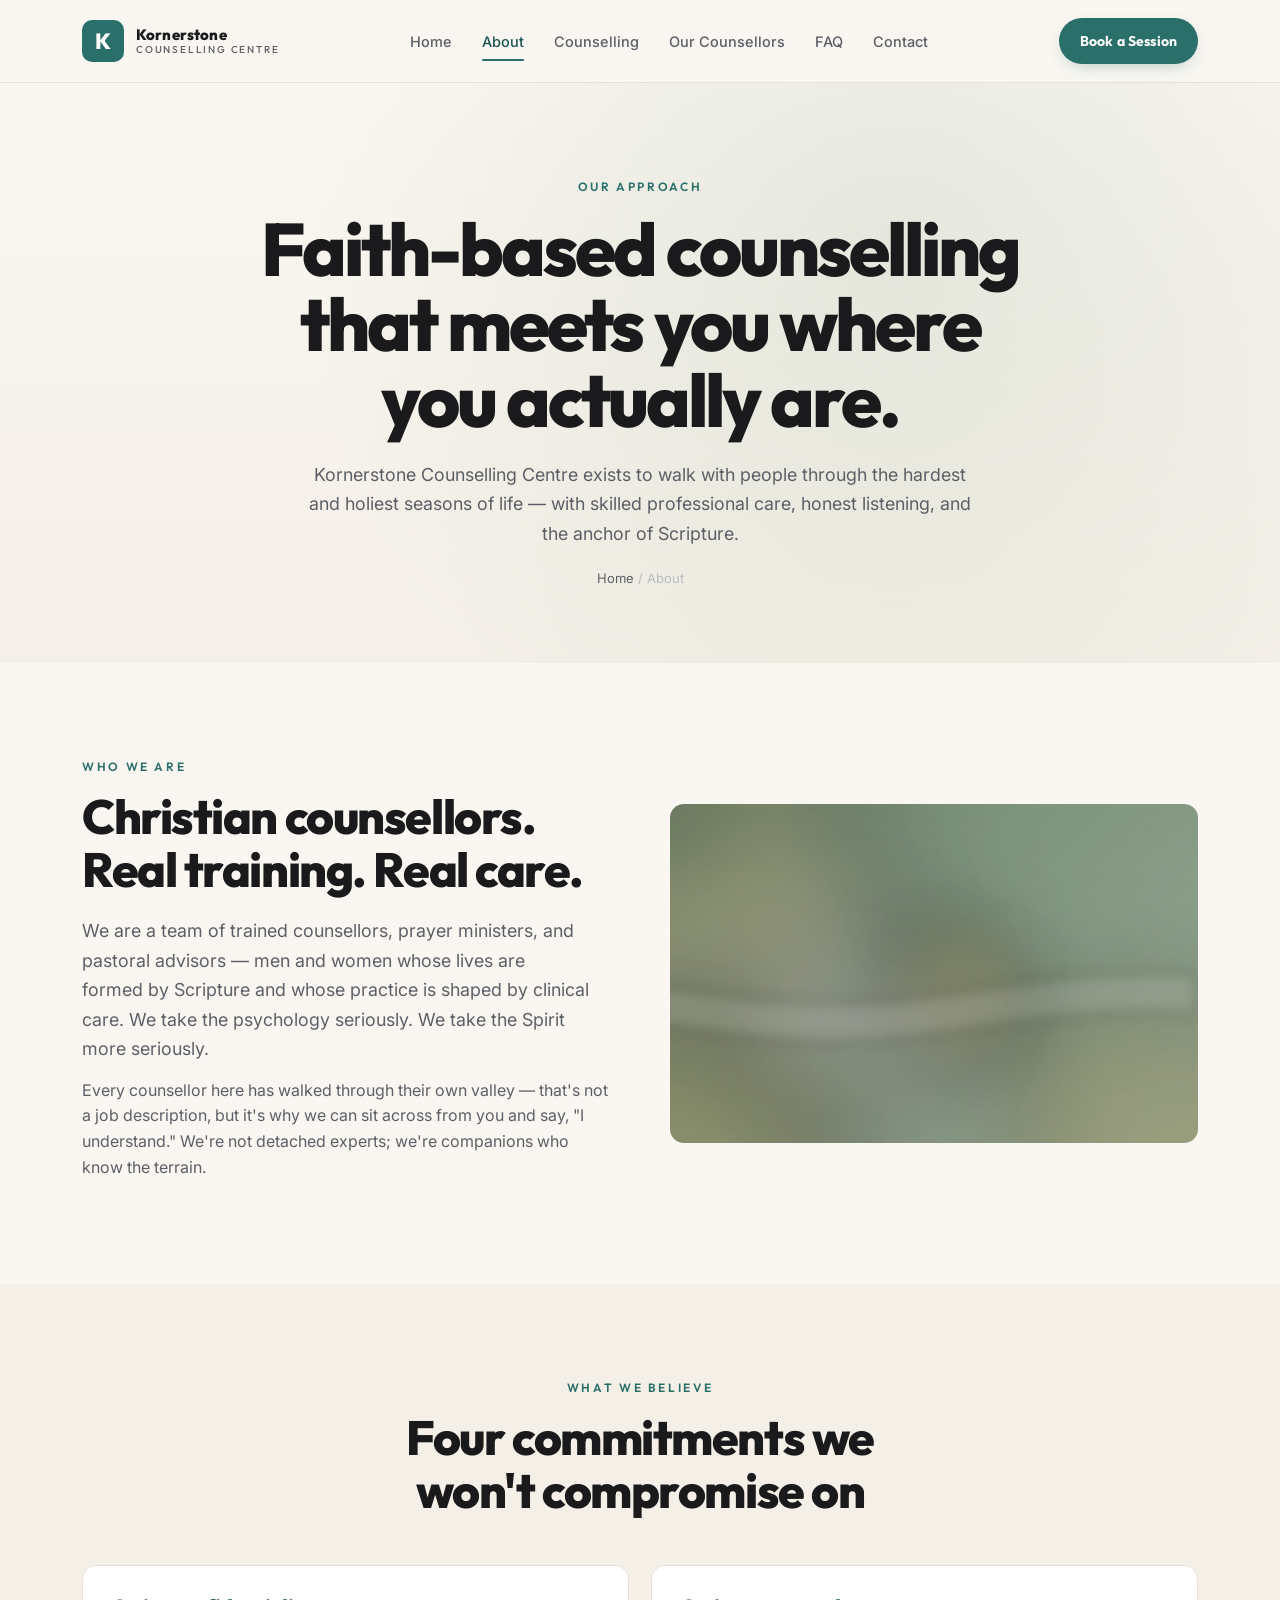
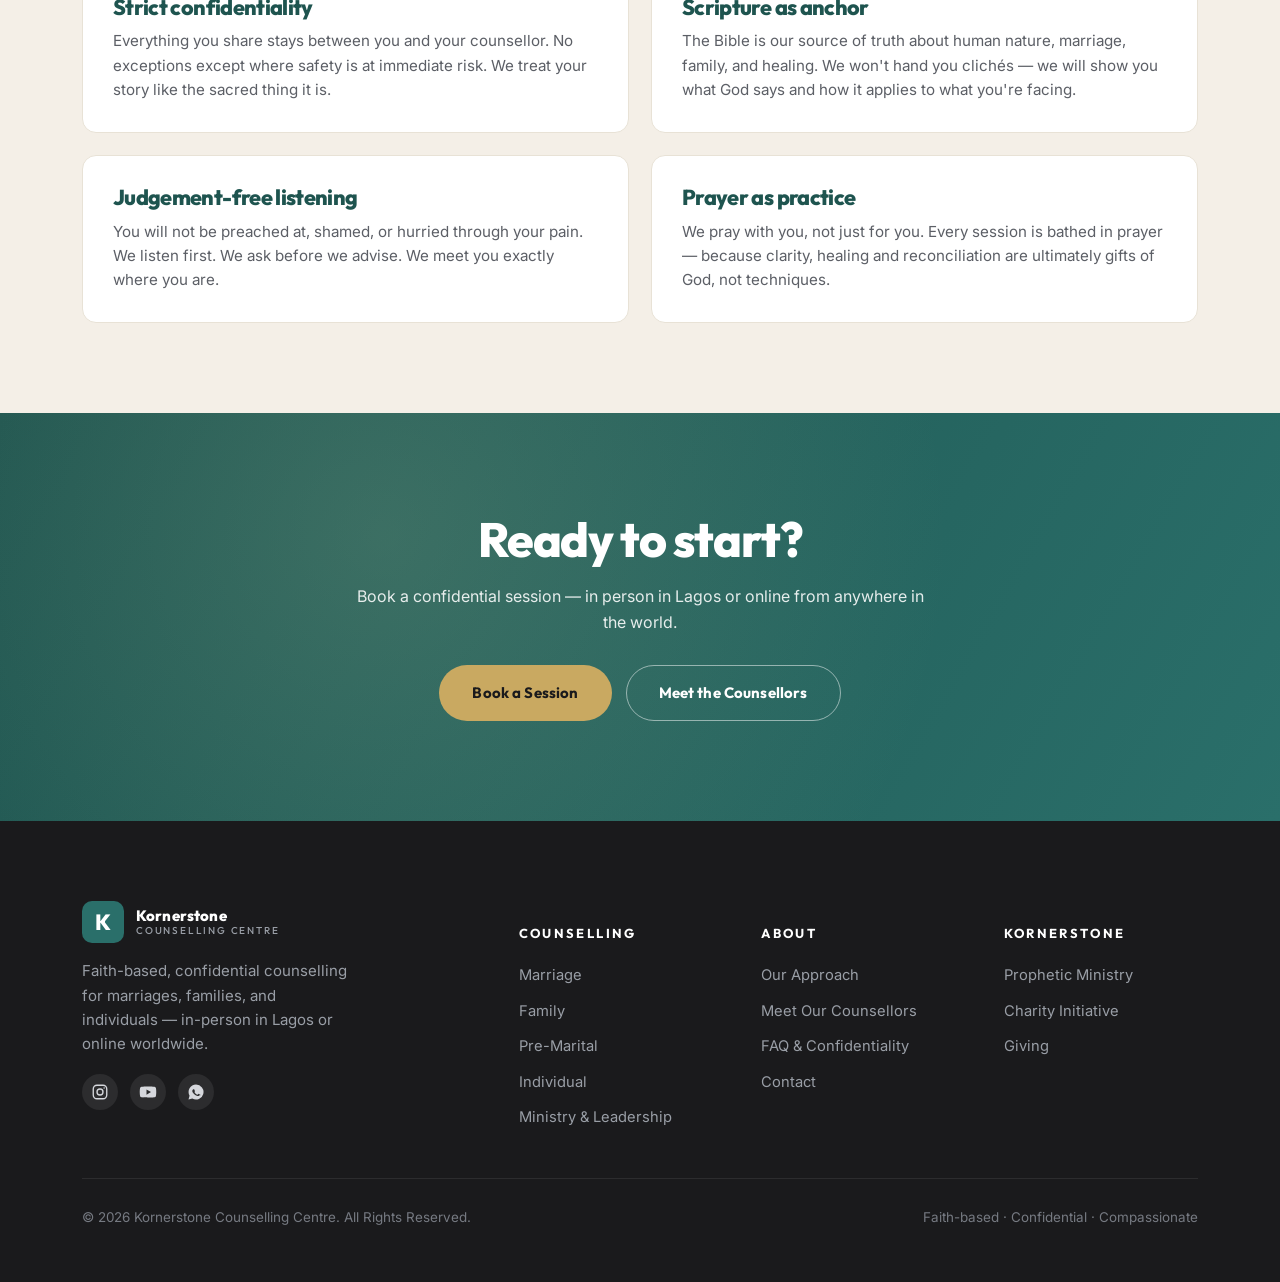
==== about.html @ cd964c2f "Launch Kornerstone Counselling Centre v1 Full site for kstonecc.org — faith-based marriage, family, " ====
<!DOCTYPE html>
<html lang="en">
<head>
<meta charset="UTF-8" />
<meta name="viewport" content="width=device-width, initial-scale=1.0" />
<title>About — Kornerstone Counselling Centre</title>
<meta name="description" content="Faith-based Christian counselling rooted in Scripture, guided by the Spirit, and grounded in real-world professional care. Meet our approach and commitments." />
<link rel="preconnect" href="https://fonts.googleapis.com" />
<link rel="preconnect" href="https://fonts.gstatic.com" crossorigin />
<link href="https://fonts.googleapis.com/css2?family=Inter:wght@400;500;600;700&family=Outfit:wght@500;600;700;800&display=swap" rel="stylesheet" />
<link rel="stylesheet" href="assets/styles.css" />
<meta name="theme-color" content="#2a6f6a" />
<link rel="icon" type="image/png" href="assets/favicon.png" />
<link rel="shortcut icon" href="favicon.ico" />
<link rel="apple-touch-icon" href="assets/favicon.png" />
<meta property="og:type" content="website" />
<meta property="og:site_name" content="Kornerstone Counselling Centre" />
<meta property="og:title" content="About — Kornerstone Counselling Centre" />
<meta property="og:description" content="Faith-based Christian counselling rooted in Scripture, guided by the Spirit, and grounded in real-world professional care. Meet our approach and commitments." />
<meta property="og:url" content="https://kstonecc.org/about.html" />
<meta property="og:image" content="https://kstonecc.org/assets/photography/og.jpg" />
<meta name="twitter:image" content="https://kstonecc.org/assets/photography/og.jpg" />
<meta name="twitter:card" content="summary_large_image" />
<meta name="twitter:title" content="About — Kornerstone Counselling Centre" />
<meta name="twitter:description" content="Faith-based Christian counselling rooted in Scripture, guided by the Spirit, and grounded in real-world professional care. Meet our approach and commitments." />
<link rel="canonical" href="https://kstonecc.org/about.html" />
<script type="application/ld+json">
{
  "@context": "https://schema.org",
  "@type": "ProfessionalService",
  "name": "Kornerstone Counselling Centre",
  "description": "Faith-based Christian counselling for marriages, families, and individuals — in-person in Lagos or online worldwide.",
  "url": "https://kstonecc.org",
  "logo": "https://kstonecc.org/assets/favicon.png",
  "image": "https://kstonecc.org/assets/photography/og.jpg",
  "priceRange": "Contact for pricing",
  "telephone": "+2348090659426",
  "email": "kstone@kstonecc.org",
  "address": {
    "@type": "PostalAddress",
    "streetAddress": "6a, Norman Williams Street",
    "addressLocality": "Ikoyi",
    "addressRegion": "Lagos",
    "addressCountry": "NG"
  },
  "areaServed": "Worldwide",
  "serviceType": ["Marriage Counselling","Family Counselling","Pre-Marital Counselling","Individual Counselling","Ministry and Leadership Counselling"],
  "sameAs": ["https://kstonepm.org"]
}
</script>
</head>
<body>
<header class="site-header">
  <div class="container nav">
    <a href="index.html" class="logo" aria-label="Kornerstone Counselling Centre">
      <span class="logo__mark">K</span>
      <span class="logo__wordmark"><strong>Kornerstone</strong><small>Counselling Centre</small></span>
    </a>
    <nav class="nav-links" aria-label="Primary">
      <a href="index.html">Home</a>
      <a href="about.html" class="active">About</a>
      <a href="counselling.html">Counselling</a>
      <a href="counsellors.html">Our Counsellors</a>
      <a href="faq.html">FAQ</a>
      <a href="contact.html">Contact</a>
    </nav>
    <div class="nav-cta">
      <a href="book.html" class="btn btn--teal btn--sm">Book a Session</a>
      <button class="nav-toggle" aria-label="Menu"><span></span><span></span><span></span></button>
    </div>
  </div>
</header>

<section class="page-hero">
  <div class="container">
    <span class="eyebrow reveal">Our approach</span>
    <h1 class="h-xl reveal" data-delay="1">Faith-based counselling that meets you where you actually are.</h1>
    <p class="lead center reveal" data-delay="2" style="margin:22px auto 0;">Kornerstone Counselling Centre exists to walk with people through the hardest and holiest seasons of life — with skilled professional care, honest listening, and the anchor of Scripture.</p>
    <p class="crumb reveal" data-delay="2"><a href="index.html">Home</a> / About</p>
  </div>
</section>

<section class="section">
  <div class="container feature">
    <div class="feature__body reveal">
      <span class="eyebrow">Who we are</span>
      <h2 class="h-lg">Christian counsellors. Real training. Real care.</h2>
      <p class="lead">We are a team of trained counsellors, prayer ministers, and pastoral advisors — men and women whose lives are formed by Scripture and whose practice is shaped by clinical care. We take the psychology seriously. We take the Spirit more seriously.</p>
      <p class="muted" style="margin-top:14px;">Every counsellor here has walked through their own valley — that's not a job description, but it's why we can sit across from you and say, "I understand." We're not detached experts; we're companions who know the terrain.</p>
    </div>
    <div class="feature__media reveal" data-delay="1"><img src="assets/photography/about.jpg" alt="Kornerstone counselling team" loading="lazy" /></div>
  </div>
</section>

<section class="section section--paper">
  <div class="container">
    <div class="center reveal" style="max-width:720px;margin:0 auto;">
      <span class="eyebrow">What we believe</span>
      <h2 class="h-lg">Four commitments we won't compromise on</h2>
    </div>
    <div class="approach-grid">
      <div class="approach-card reveal">
        <h3>Strict confidentiality</h3>
        <p>Everything you share stays between you and your counsellor. No exceptions except where safety is at immediate risk. We treat your story like the sacred thing it is.</p>
      </div>
      <div class="approach-card reveal" data-delay="1">
        <h3>Scripture as anchor</h3>
        <p>The Bible is our source of truth about human nature, marriage, family, and healing. We won't hand you clichés — we will show you what God says and how it applies to what you're facing.</p>
      </div>
      <div class="approach-card reveal">
        <h3>Judgement-free listening</h3>
        <p>You will not be preached at, shamed, or hurried through your pain. We listen first. We ask before we advise. We meet you exactly where you are.</p>
      </div>
      <div class="approach-card reveal" data-delay="1">
        <h3>Prayer as practice</h3>
        <p>We pray with you, not just for you. Every session is bathed in prayer — because clarity, healing and reconciliation are ultimately gifts of God, not techniques.</p>
      </div>
    </div>
  </div>
</section>

<section class="cta-band">
  <div class="container">
    <h2 class="h-lg">Ready to start?</h2>
    <p>Book a confidential session — in person in Lagos or online from anywhere in the world.</p>
    <div class="hero__actions">
      <a href="book.html" class="btn btn--gold">Book a Session</a>
      <a href="counsellors.html" class="btn btn--outline-light">Meet the Counsellors</a>
    </div>
  </div>
</section>
<footer class="site-footer">
  <div class="container">
    <div class="footer-grid">
      <div class="footer-brand">
        <a href="index.html" class="logo" style="color:#fff;">
          <span class="logo__mark">K</span>
          <span class="logo__wordmark" style="color:#fff;"><strong style="color:#fff;">Kornerstone</strong><small style="color:#999ea6;">Counselling Centre</small></span>
        </a>
        <p>Faith-based, confidential counselling for marriages, families, and individuals — in-person in Lagos or online worldwide.</p>
        <div class="socials">
          <a href="https://instagram.com/kstone_pm" target="_blank" rel="noopener" aria-label="Instagram"><svg width="18" height="18" viewBox="0 0 24 24" fill="none" stroke="currentColor" stroke-width="1.8"><rect x="3" y="3" width="18" height="18" rx="5"/><circle cx="12" cy="12" r="4"/><circle cx="17.5" cy="6.5" r="1" fill="currentColor" stroke="none"/></svg></a>
          <a href="https://youtube.com/kstonecc" target="_blank" rel="noopener" aria-label="YouTube"><svg width="18" height="18" viewBox="0 0 24 24" fill="currentColor"><path d="M23 12s0-3.5-.45-5.2a2.6 2.6 0 0 0-1.8-1.85C18.95 4.5 12 4.5 12 4.5s-6.95 0-8.75.45A2.6 2.6 0 0 0 1.45 6.8C1 8.5 1 12 1 12s0 3.5.45 5.2a2.6 2.6 0 0 0 1.8 1.85c1.8.45 8.75.45 8.75.45s6.95 0 8.75-.45a2.6 2.6 0 0 0 1.8-1.85C23 15.5 23 12 23 12ZM10 15.5v-7l6 3.5Z"/></svg></a>
          <a href="https://wa.me/+2348090659426" target="_blank" rel="noopener" aria-label="WhatsApp"><svg width="18" height="18" viewBox="0 0 24 24" fill="currentColor"><path d="M12 2a10 10 0 0 0-8.6 15l-1.4 5 5.1-1.3A10 10 0 1 0 12 2Zm5.3 14.1c-.2.6-1.3 1.2-1.8 1.2-.5.1-1 .3-3.4-.7s-3.9-3.4-4-3.6-1-1.3-1-2.5.6-1.8.9-2c.2-.3.5-.3.6-.3h.5c.2 0 .4 0 .6.5l.8 2c.1.2.1.4 0 .5l-.4.5c-.2.2-.3.4-.1.7s.7 1.2 1.5 1.9c1 .9 1.8 1.1 2.1 1.3.2.1.4 0 .5-.1l.7-.9c.2-.3.4-.2.6-.1l1.9.9c.2.1.4.2.4.3.1.2.1.5 0 1Z"/></svg></a>
        </div>
      </div>
      <div class="footer">
        <h5>Counselling</h5>
        <ul class="footer-links">
          <li><a href="counselling.html#marriage">Marriage</a></li>
          <li><a href="counselling.html#family">Family</a></li>
          <li><a href="counselling.html#premarital">Pre-Marital</a></li>
          <li><a href="counselling.html#individual">Individual</a></li>
          <li><a href="counselling.html#leadership">Ministry & Leadership</a></li>
        </ul>
      </div>
      <div class="footer">
        <h5>About</h5>
        <ul class="footer-links">
          <li><a href="about.html">Our Approach</a></li>
          <li><a href="counsellors.html">Meet Our Counsellors</a></li>
          <li><a href="faq.html">FAQ &amp; Confidentiality</a></li>
          <li><a href="contact.html">Contact</a></li>
        </ul>
      </div>
      <div class="footer">
        <h5>Kornerstone</h5>
        <ul class="footer-links">
          <li><a href="https://kstonepm.org" target="_blank" rel="noopener">Prophetic Ministry</a></li>
          <li><a href="https://kstonepm.org/charity.html" target="_blank" rel="noopener">Charity Initiative</a></li>
          <li><a href="https://kstonepm.org/giving.html" target="_blank" rel="noopener">Giving</a></li>
        </ul>
      </div>
    </div>
    <div class="footer-bottom">
      <p>&copy; <span id="year">2026</span> Kornerstone Counselling Centre. All Rights Reserved.</p>
      <p>Faith-based · Confidential · Compassionate</p>
    </div>
  </div>
</footer>
<script src="assets/script.js" defer></script>
</body>
</html>
---- assets/styles.css ----
/* ============================================================
   Kornerstone Counselling Centre — kstonecc.org
   Design system: soft therapeutic palette (teal + muted gold + sage),
   same brand DNA as Kornerstone Prophetic Ministry.
   ============================================================ */

:root {
  /* Therapeutic palette */
  --teal:      #2a6f6a;
  --teal-d:    #1e544f;
  --teal-2:    #5c9c97;
  --teal-50:   #edf5f4;
  --gold:      #c9a961;
  --gold-d:    #a58444;
  --gold-50:   #f9f2e0;
  --sage:      #8ba888;
  --sage-50:   #eef2ed;
  --cream:     #faf7f2;
  --paper:     #f4efe7;
  --ink:       #1a1a1c;
  --text:      #2a2a2e;
  --muted:     #5c5f66;
  --muted-d:   #8b8f96;
  --faint:     #b8bbc2;
  --line:      #e8e2d6;
  --line-d:    #c9c2b3;

  --sans:    'Inter', system-ui, sans-serif;
  --display: 'Outfit', 'Inter', system-ui, sans-serif;

  --ease:   cubic-bezier(0.16, 1, 0.3, 1);
  --radius: 14px;
}

*,*::before,*::after { box-sizing: border-box; }
html { scroll-behavior: smooth; overflow-y: scroll; }
body { margin: 0; font-family: var(--sans); color: var(--text); background: var(--cream); line-height: 1.6; -webkit-font-smoothing: antialiased; -moz-osx-font-smoothing: grayscale; overflow-x: clip; }
img,svg,video { display: block; max-width: 100%; height: auto; }
button { font: inherit; }
a { color: var(--teal-d); text-decoration: none; transition: color .2s; }
a:hover { color: var(--gold-d); }
hr { border: 0; height: 1px; background: var(--line); margin: 32px 0; }
::selection { background: var(--teal); color: #fff; }

.container { max-width: 1180px; margin: 0 auto; padding-inline: 32px; }
.center { text-align: center; }

.eyebrow { font-family: var(--display); font-weight: 600; font-size: 12px; letter-spacing: .22em; text-transform: uppercase; color: var(--teal); display: inline-block; margin-bottom: 14px; }

h1,h2,h3,h4 { font-family: var(--display); font-weight: 800; line-height: 1.08; letter-spacing: -0.03em; color: var(--ink); text-wrap: balance; margin: 0 0 12px; }
h1 { font-size: clamp(2.4rem, 5vw, 4rem); }
h2 { font-size: clamp(1.7rem, 3.4vw, 2.6rem); }
h3 { font-size: 1.35rem; }
h4 { font-size: 1.1rem; }

.h-xl { font-size: clamp(2.8rem, 5.8vw, 5rem); font-weight: 800; line-height: 1.02; letter-spacing: -0.04em; }
.h-lg { font-size: clamp(2rem, 3.8vw, 3rem); font-weight: 800; line-height: 1.1; letter-spacing: -0.03em; }
.h-md { font-size: clamp(1.4rem, 2.4vw, 1.9rem); font-weight: 700; }

p { margin: 0 0 14px; text-wrap: pretty; }
.lead { font-size: clamp(1.06rem, 1.4vw, 1.2rem); color: var(--muted); line-height: 1.65; max-width: 62ch; }
.lead.center { margin-inline: auto; }
.muted { color: var(--muted); }

/* Buttons */
.btn { display: inline-flex; align-items: center; justify-content: center; gap: 10px; font-family: var(--display); font-weight: 700; font-size: 15px; letter-spacing: .01em; padding: 15px 32px; border-radius: 999px; border: 1.5px solid transparent; cursor: pointer; text-decoration: none; transition: transform .3s var(--ease), background .3s, border-color .3s, color .3s, box-shadow .3s; }
.btn:hover { transform: translateY(-2px); }
.btn--teal { background: var(--teal); color: #fff; box-shadow: 0 6px 20px -8px rgba(42,111,106,.45); }
.btn--teal:hover { background: var(--teal-d); color: #fff; box-shadow: 0 12px 28px -10px rgba(42,111,106,.55); }
.btn--gold { background: var(--gold); color: var(--ink); }
.btn--gold:hover { background: var(--gold-d); color: #fff; }
.btn--outline { background: transparent; color: var(--teal-d); border-color: var(--teal); }
.btn--outline:hover { background: var(--teal); color: #fff; }
.btn--outline-light { background: transparent; color: #fff; border-color: rgba(255,255,255,.5); }
.btn--outline-light:hover { background: rgba(255,255,255,.12); color: #fff; }
.btn--sm { padding: 11px 20px; font-size: 14px; }

/* Header */
.site-header { position: sticky; top: 0; z-index: 100; padding: 18px 0; background: rgba(250,247,242,0.94); backdrop-filter: blur(14px); -webkit-backdrop-filter: blur(14px); border-bottom: 1px solid var(--line); }
.nav { display: flex; align-items: center; justify-content: space-between; gap: 24px; }
.logo { display: flex; align-items: center; gap: 12px; flex: none; text-decoration: none; }
.logo__mark { width: 42px; height: 42px; border-radius: 10px; background: var(--teal); color: #fff; display: grid; place-items: center; font-family: var(--display); font-weight: 800; font-size: 22px; }
.logo__wordmark { display: flex; flex-direction: column; line-height: 1.05; }
.logo__wordmark strong { font-family: var(--display); font-weight: 800; color: var(--ink); font-size: 15px; letter-spacing: .01em; }
.logo__wordmark small { font-family: var(--display); font-weight: 500; color: var(--muted); font-size: 10px; letter-spacing: .18em; text-transform: uppercase; margin-top: 2px; }

.nav-links { display: flex; align-items: center; gap: 30px; }
.nav-links a { font-family: var(--sans); font-size: 14.5px; font-weight: 500; color: var(--muted); position: relative; transition: color .25s; }
.nav-links a:hover, .nav-links a.active { color: var(--teal-d); }
.nav-links a.active::after { content:''; position: absolute; left: 0; right: 0; bottom: -8px; height: 2px; background: var(--teal); border-radius: 2px; }
.nav-cta { display: flex; align-items: center; gap: 14px; }
.nav-toggle { display: none; background: none; border: 0; cursor: pointer; padding: 8px; z-index: 110; }
.nav-toggle span { display: block; width: 26px; height: 2px; background: var(--ink); margin: 6px 0; transition: .3s var(--ease); }
.nav-toggle.open span:nth-child(1) { transform: translateY(8px) rotate(45deg); }
.nav-toggle.open span:nth-child(2) { opacity: 0; }
.nav-toggle.open span:nth-child(3) { transform: translateY(-8px) rotate(-45deg); }

/* Hero */
.hero { position: relative; padding: 100px 0 120px; background: radial-gradient(circle at 20% 20%, rgba(139,168,136,.20), rgba(139,168,136,0) 55%), radial-gradient(circle at 80% 80%, rgba(201,169,97,.18), rgba(201,169,97,0) 55%), linear-gradient(180deg, var(--cream) 0%, var(--paper) 100%); overflow: hidden; }
.hero__eyebrow { color: var(--teal); font-family: var(--display); font-weight: 600; font-size: 13px; letter-spacing: .22em; text-transform: uppercase; display: inline-block; margin-bottom: 20px; }
.hero__title { color: var(--ink); font-family: var(--display); font-weight: 800; font-size: clamp(2.6rem, 5.4vw, 5rem); line-height: 1.03; letter-spacing: -0.035em; margin: 0 0 22px; }
.hero__title .g { color: var(--gold-d); }
.hero__title .t { color: var(--teal-d); }
.hero__support { font-size: clamp(1.05rem, 1.4vw, 1.2rem); color: var(--muted); max-width: 55ch; line-height: 1.65; margin: 0 0 30px; }
.hero__actions { display: flex; flex-wrap: wrap; gap: 14px; }
.hero__reassurance { display: inline-flex; align-items: center; gap: 10px; margin-top: 28px; padding: 10px 18px; background: rgba(255,255,255,.7); border: 1px solid var(--line); border-radius: 999px; font-size: 13.5px; color: var(--muted); }
.hero__reassurance .dot { width: 8px; height: 8px; border-radius: 50%; background: var(--sage); }

/* Section basics */
.section { padding: 90px 0; position: relative; }
.section--paper { background: var(--paper); }
.section--sage { background: var(--sage-50); }
.section--tight { padding: 60px 0; }

/* Pathway cards */
.pathways { display: grid; grid-template-columns: repeat(3, 1fr); gap: 22px; margin-top: 48px; }
.pathway { background: #fff; border: 1px solid var(--line); border-radius: var(--radius); padding: 34px 30px 30px; display: flex; flex-direction: column; transition: transform .4s var(--ease), border-color .4s, box-shadow .4s; text-decoration: none; color: inherit; }
.pathway:hover { transform: translateY(-4px); border-color: var(--teal-2); box-shadow: 0 22px 46px -28px rgba(42,111,106,.35); }
.pathway__icon { width: 48px; height: 48px; border-radius: 12px; background: var(--teal-50); color: var(--teal); display: grid; place-items: center; margin-bottom: 22px; }
.pathway__icon svg { width: 24px; height: 24px; }
.pathway h3 { color: var(--ink); margin-bottom: 10px; }
.pathway p { color: var(--muted); font-size: .96rem; margin-bottom: 20px; flex: 1; }
.pathway__arrow { display: inline-flex; align-items: center; gap: 8px; color: var(--teal-d); font-weight: 600; font-size: 14px; }
.pathway:hover .pathway__arrow { color: var(--gold-d); gap: 12px; }

/* How it works steps */
.steps { display: grid; grid-template-columns: repeat(3, 1fr); gap: 22px; margin-top: 48px; }
.step { text-align: left; }
.step__num { width: 52px; height: 52px; border-radius: 50%; background: var(--gold-50); color: var(--gold-d); display: grid; place-items: center; font-family: var(--display); font-weight: 800; font-size: 20px; margin-bottom: 22px; }
.step h3 { margin-bottom: 10px; }
.step p { color: var(--muted); font-size: .98rem; }

/* Counsellor bios */
.counsellors { display: grid; grid-template-columns: repeat(2, 1fr); gap: 26px; margin-top: 48px; }
.counsellor { background: #fff; border: 1px solid var(--line); border-radius: var(--radius); padding: 32px; display: grid; grid-template-columns: 120px 1fr; gap: 24px; }
.counsellor__photo { width: 120px; height: 120px; border-radius: 50%; background: var(--teal-50); color: var(--teal); display: grid; place-items: center; font-family: var(--display); font-weight: 800; font-size: 3rem; overflow: hidden; }
.counsellor__photo img { width: 100%; height: 100%; object-fit: cover; }
.counsellor h3 { color: var(--ink); margin-bottom: 4px; }
.counsellor .role { font-family: var(--display); font-weight: 500; font-size: .95rem; color: var(--teal); margin-bottom: 12px; }
.counsellor p { color: var(--muted); font-size: .94rem; margin-bottom: 12px; }
.counsellor__creds { display: flex; flex-wrap: wrap; gap: 6px; }
.counsellor__creds span { font-size: 11px; font-weight: 600; letter-spacing: .06em; text-transform: uppercase; color: var(--teal-d); background: var(--teal-50); padding: 4px 10px; border-radius: 999px; }

/* FAQ */
.faq { max-width: 780px; margin: 48px auto 0; }
.faq-item { border-bottom: 1px solid var(--line); }
.faq-q { width: 100%; text-align: left; background: none; border: 0; cursor: pointer; padding: 26px 0; display: flex; justify-content: space-between; align-items: center; gap: 20px; font-family: var(--display); font-weight: 700; font-size: 1.08rem; color: var(--ink); }
.faq-q .plus { flex: none; width: 28px; height: 28px; border-radius: 50%; background: var(--teal-50); color: var(--teal); display: grid; place-items: center; font-size: 1.4rem; transition: transform .3s var(--ease); }
.faq-item.open .faq-q .plus { transform: rotate(45deg); }
.faq-a { max-height: 0; overflow: hidden; transition: max-height .35s var(--ease); }
.faq-a p { color: var(--muted); padding: 0 0 26px; margin: 0; }

/* Booking embed */
.booking-embed { background: #fff; border: 1px solid var(--line); border-radius: var(--radius); padding: 32px; margin-top: 48px; }
.booking-embed .calendly-inline-widget { min-height: 700px; }

/* CTA band */
.cta-band { position: relative; background: radial-gradient(circle at 30% 30%, rgba(139,168,136,.25), rgba(139,168,136,0) 60%), linear-gradient(120deg, var(--teal-d), var(--teal)); color: #fff; padding: 100px 0; text-align: center; overflow: hidden; }
.cta-band h2 { color: #fff; margin-bottom: 18px; }
.cta-band p { color: rgba(255,255,255,.88); max-width: 60ch; margin: 0 auto 30px; }
.cta-band .hero__actions { justify-content: center; }

/* Testimonial */
.testimonial-band { background: var(--sage-50); padding: 100px 0; }
.testimonial { max-width: 780px; margin: 0 auto; text-align: center; }
.testimonial blockquote { font-family: var(--display); font-weight: 500; font-size: clamp(1.4rem, 2.6vw, 1.9rem); color: var(--ink); line-height: 1.4; letter-spacing: -0.01em; margin: 0 0 24px; text-wrap: balance; }
.testimonial cite { font-style: normal; color: var(--muted); font-size: .94rem; font-weight: 500; letter-spacing: .06em; text-transform: uppercase; }

/* Forms */
.form-card { background: #fff; border: 1px solid var(--line); border-radius: var(--radius); padding: 36px; }
.field { margin-bottom: 18px; }
.field label { display: block; font-family: var(--display); font-weight: 600; font-size: 13px; letter-spacing: .04em; color: var(--muted); margin-bottom: 6px; }
.field input,.field textarea,.field select { width: 100%; padding: 14px 16px; border-radius: 10px; background: var(--cream); border: 1px solid var(--line-d); color: var(--text); font-family: var(--sans); font-size: 15px; transition: border-color .3s, box-shadow .3s, background .3s; }
.field input:focus,.field textarea:focus,.field select:focus { outline: none; border-color: var(--teal); background: #fff; box-shadow: 0 0 0 4px rgba(42,111,106,.12); }
.field textarea { min-height: 130px; resize: vertical; }
.field-row { display: grid; grid-template-columns: 1fr 1fr; gap: 16px; }
.form-note { font-size: 13px; color: var(--muted); margin-top: 14px; }

/* Footer */
.site-footer { background: var(--ink); color: #d5d7dc; padding: 80px 0 40px; }
.footer-grid { display: grid; grid-template-columns: 2fr 1fr 1fr 1fr; gap: 48px; margin-bottom: 48px; }
.footer-brand p { color: #999ea6; margin: 16px 0; max-width: 32ch; font-size: .94rem; }
.footer h5 { color: #fff; font-family: var(--display); font-weight: 700; font-size: 13px; letter-spacing: .18em; text-transform: uppercase; margin-bottom: 18px; }
.footer-links { list-style: none; padding: 0; margin: 0; display: flex; flex-direction: column; gap: 10px; }
.footer-links a { color: #999ea6; font-size: .92rem; }
.footer-links a:hover { color: var(--gold); }
.socials { display: flex; gap: 12px; margin-top: 18px; }
.socials a { width: 36px; height: 36px; border-radius: 50%; display: grid; place-items: center; background: rgba(255,255,255,.08); color: #d5d7dc; }
.socials a:hover { background: var(--teal); color: #fff; }
.footer-bottom { border-top: 1px solid rgba(255,255,255,.08); padding-top: 28px; display: flex; justify-content: space-between; flex-wrap: wrap; gap: 12px; font-size: .84rem; color: #767a82; }

/* Reveal */
.reveal { opacity: 0; transform: translateY(24px); transition: opacity .8s var(--ease), transform .8s var(--ease); }
.reveal.in { opacity: 1; transform: none; }
.reveal[data-delay="1"] { transition-delay: .08s; }
.reveal[data-delay="2"] { transition-delay: .16s; }
.reveal[data-delay="3"] { transition-delay: .24s; }
.reveal[data-delay="4"] { transition-delay: .32s; }

/* Page hero */
.page-hero { padding: 90px 0 60px; background: radial-gradient(circle at 70% 30%, rgba(139,168,136,.18), rgba(139,168,136,0) 60%), linear-gradient(180deg, var(--cream), var(--paper)); text-align: center; }
.page-hero h1 { max-width: 20ch; margin-inline: auto; }
.page-hero .crumb { color: var(--faint); font-size: 13px; margin-top: 20px; }
.page-hero .crumb a { color: var(--muted); }

/* Feature (image + text) */
.feature { display: grid; grid-template-columns: 1fr 1fr; gap: 60px; align-items: center; }
.feature__media { border-radius: var(--radius); overflow: hidden; background: var(--paper); }
.feature__media img { width: 100%; height: 100%; object-fit: cover; }
.feature__body h2 { margin-bottom: 20px; }
.feature.reverse .feature__media { order: 2; }

/* Approach cards */
.approach-grid { display: grid; grid-template-columns: repeat(2, 1fr); gap: 22px; margin-top: 48px; }
.approach-card { background: #fff; border: 1px solid var(--line); border-radius: var(--radius); padding: 30px; }
.approach-card h3 { color: var(--teal-d); margin-bottom: 10px; }
.approach-card p { color: var(--muted); margin: 0; font-size: .95rem; }

/* Responsive */
@media (max-width: 900px) {
  .pathways { grid-template-columns: 1fr; }
  .steps { grid-template-columns: 1fr; }
  .counsellors { grid-template-columns: 1fr; }
  .counsellor { grid-template-columns: 100px 1fr; padding: 24px; }
  .counsellor__photo { width: 100px; height: 100px; font-size: 2.4rem; }
  .approach-grid { grid-template-columns: 1fr; }
  .feature { grid-template-columns: 1fr; gap: 40px; }
  .feature.reverse .feature__media { order: 0; }
  .footer-grid { grid-template-columns: 1fr 1fr; gap: 32px; }
  .field-row { grid-template-columns: 1fr; }
  .hero { padding: 60px 0 80px; }
  .section { padding: 60px 0; }
  .cta-band, .testimonial-band { padding: 70px 0; }
  .nav-toggle { display: block; }
  .nav-links { position: fixed; inset: 0 0 0 auto; width: min(86vw, 380px); flex-direction: column; align-items: stretch; gap: 2px; background: #fff; box-shadow: -18px 0 60px rgba(0,0,0,.15); transform: translateX(100%); transition: transform .45s var(--ease); padding: 100px 34px 44px; overflow-y: auto; }
  .nav-links.open { transform: none; }
  .nav-links a { font-size: 20px; font-weight: 600; padding: 14px 0; }
  .nav-cta .btn { display: none; }
}
@media (max-width: 560px) {
  .footer-grid { grid-template-columns: 1fr; }
  .hero__actions .btn { width: 100%; }
  .container { padding-inline: 22px; }
}
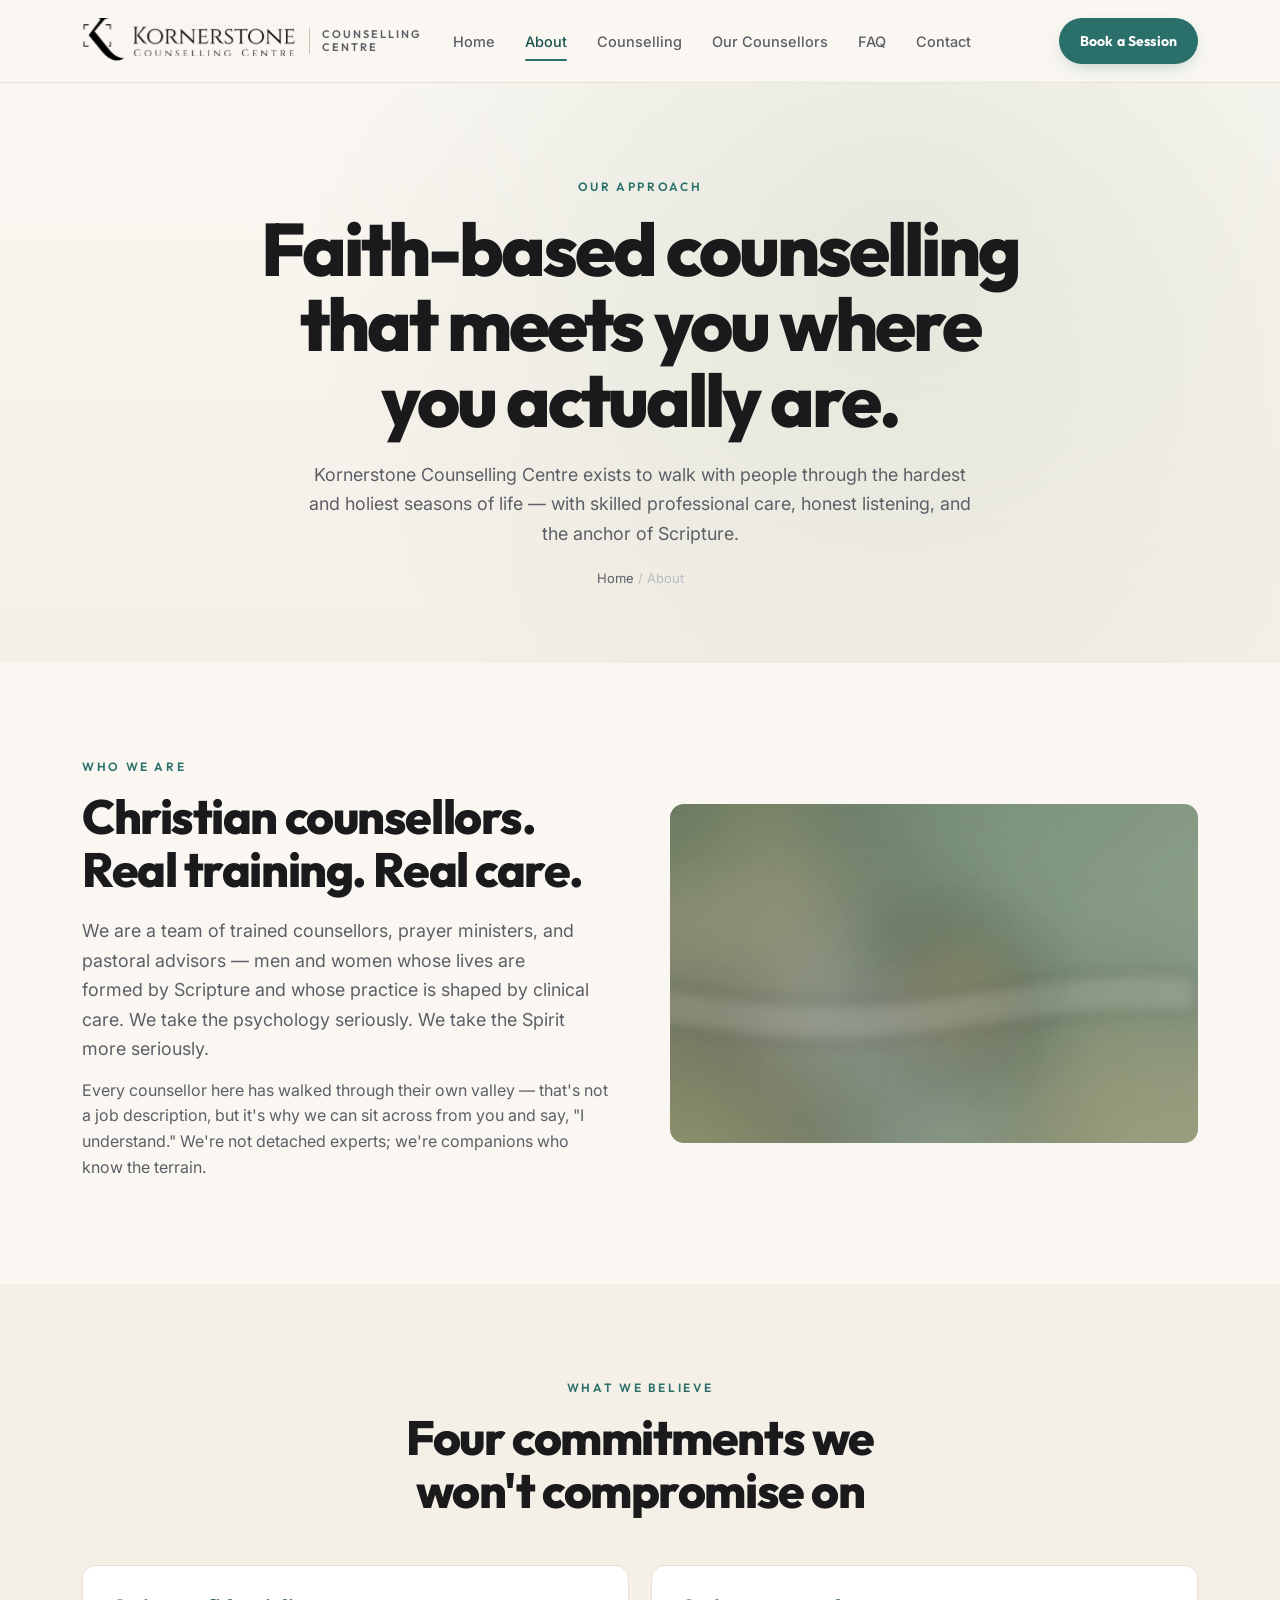
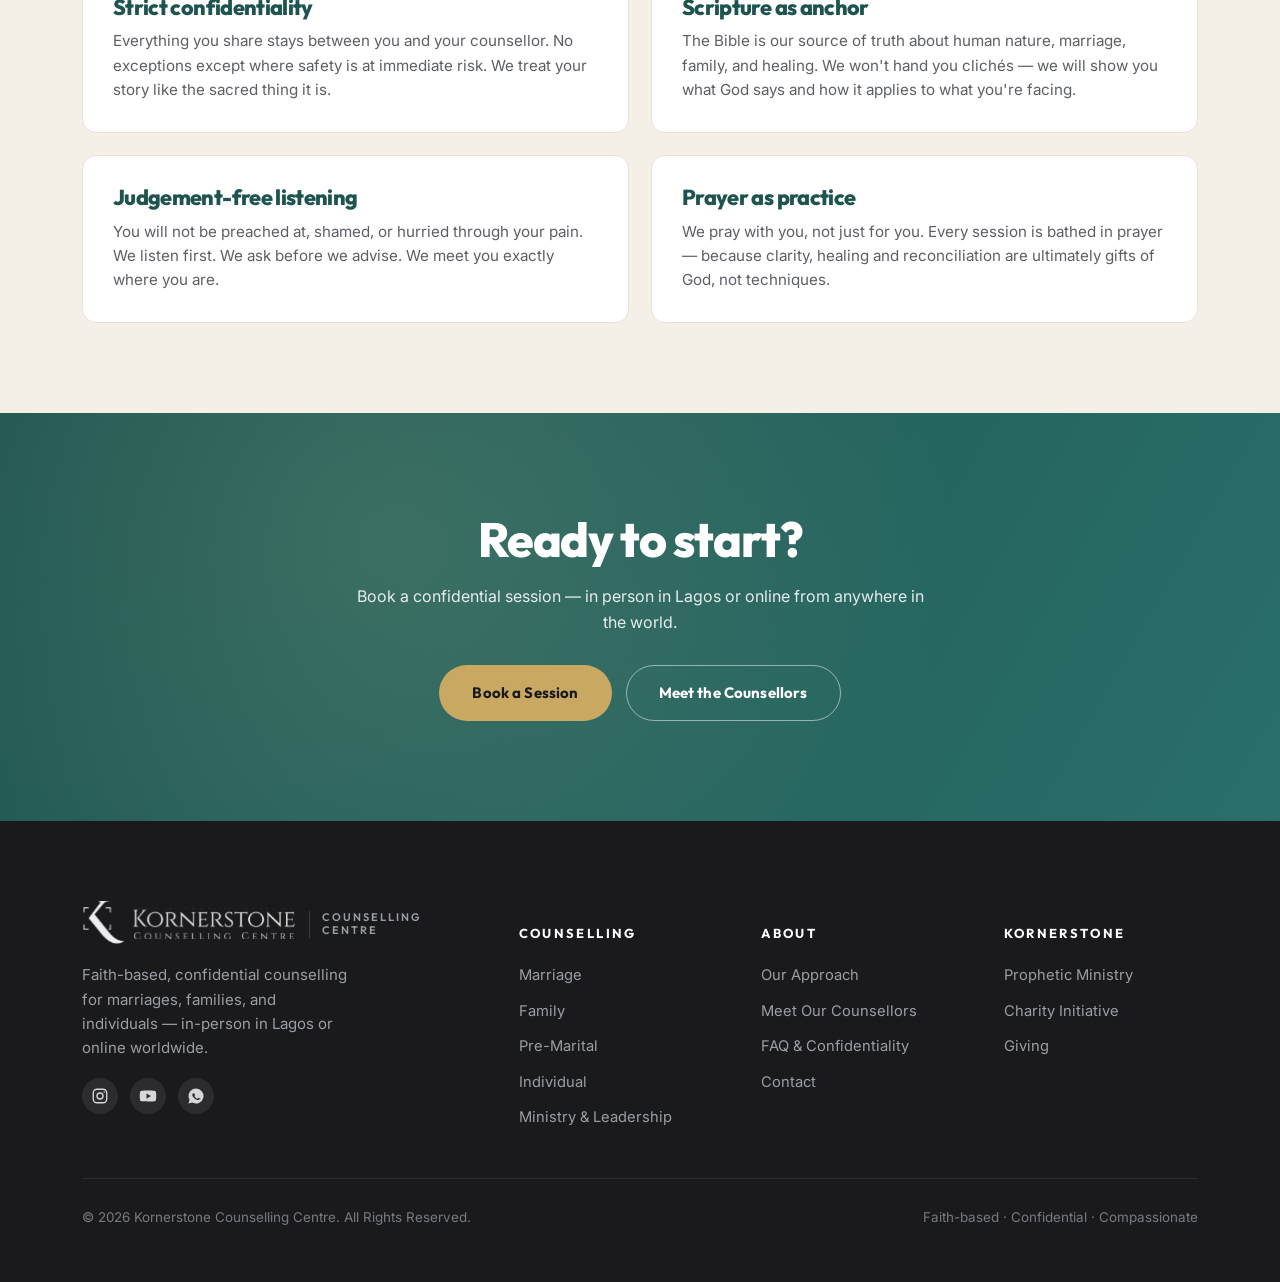
==== commit 07e9bb21: "Logo: swap placeholder K monogram + typed wordmark for real SVG lockup - Header uses assets/logo.svg" ====
--- a/about.html
+++ b/about.html
@@ -53,8 +53,8 @@
 <header class="site-header">
   <div class="container nav">
     <a href="index.html" class="logo" aria-label="Kornerstone Counselling Centre">
-      <span class="logo__mark">K</span>
-      <span class="logo__wordmark"><strong>Kornerstone</strong><small>Counselling Centre</small></span>
+      <img src="assets/logo.svg" alt="Kornerstone" class="logo__lockup" width="270" height="58" />
+      <span class="logo__sub">Counselling Centre</span>
     </a>
     <nav class="nav-links" aria-label="Primary">
       <a href="index.html">Home</a>
@@ -133,9 +133,9 @@
   <div class="container">
     <div class="footer-grid">
       <div class="footer-brand">
-        <a href="index.html" class="logo" style="color:#fff;">
-          <span class="logo__mark">K</span>
-          <span class="logo__wordmark" style="color:#fff;"><strong style="color:#fff;">Kornerstone</strong><small style="color:#999ea6;">Counselling Centre</small></span>
+        <a href="index.html" class="logo logo--footer" style="color:#fff;">
+          <img src="assets/logo.svg" alt="Kornerstone" class="logo__lockup logo__lockup--invert" width="240" height="52" />
+          <span class="logo__sub" style="color:#999ea6;">Counselling Centre</span>
         </a>
         <p>Faith-based, confidential counselling for marriages, families, and individuals — in-person in Lagos or online worldwide.</p>
         <div class="socials">
--- a/assets/styles.css
+++ b/assets/styles.css
@@ -78,11 +78,16 @@
 /* Header */
 .site-header { position: sticky; top: 0; z-index: 100; padding: 18px 0; background: rgba(250,247,242,0.94); backdrop-filter: blur(14px); -webkit-backdrop-filter: blur(14px); border-bottom: 1px solid var(--line); }
 .nav { display: flex; align-items: center; justify-content: space-between; gap: 24px; }
-.logo { display: flex; align-items: center; gap: 12px; flex: none; text-decoration: none; }
-.logo__mark { width: 42px; height: 42px; border-radius: 10px; background: var(--teal); color: #fff; display: grid; place-items: center; font-family: var(--display); font-weight: 800; font-size: 22px; }
-.logo__wordmark { display: flex; flex-direction: column; line-height: 1.05; }
-.logo__wordmark strong { font-family: var(--display); font-weight: 800; color: var(--ink); font-size: 15px; letter-spacing: .01em; }
-.logo__wordmark small { font-family: var(--display); font-weight: 500; color: var(--muted); font-size: 10px; letter-spacing: .18em; text-transform: uppercase; margin-top: 2px; }
+.logo { display: flex; align-items: center; gap: 10px; flex: none; text-decoration: none; }
+.logo__lockup { height: 46px; width: auto; display: block; }
+.logo__sub { font-family: var(--display); font-weight: 600; color: var(--muted); font-size: 11px; letter-spacing: .18em; text-transform: uppercase; border-left: 1px solid var(--line-d); padding-left: 12px; margin-left: 4px; align-self: center; line-height: 1.2; max-width: 8ch; }
+.logo--footer .logo__sub { color: #999ea6; border-left-color: rgba(255,255,255,.15); }
+/* Footer logo needs the light background version — invert the colored raster inside the SVG */
+.logo__lockup--invert { filter: brightness(0) invert(1); opacity: .92; }
+@media (max-width: 600px) {
+  .logo__lockup { height: 40px; }
+  .logo__sub { display: none; }
+}
 
 .nav-links { display: flex; align-items: center; gap: 30px; }
 .nav-links a { font-family: var(--sans); font-size: 14.5px; font-weight: 500; color: var(--muted); position: relative; transition: color .25s; }
@@ -189,13 +194,16 @@
 .socials a:hover { background: var(--teal); color: #fff; }
 .footer-bottom { border-top: 1px solid rgba(255,255,255,.08); padding-top: 28px; display: flex; justify-content: space-between; flex-wrap: wrap; gap: 12px; font-size: .84rem; color: #767a82; }
 
-/* Reveal */
-.reveal { opacity: 0; transform: translateY(24px); transition: opacity .8s var(--ease), transform .8s var(--ease); }
-.reveal.in { opacity: 1; transform: none; }
-.reveal[data-delay="1"] { transition-delay: .08s; }
-.reveal[data-delay="2"] { transition-delay: .16s; }
-.reveal[data-delay="3"] { transition-delay: .24s; }
-.reveal[data-delay="4"] { transition-delay: .32s; }
+/* Reveal — only hidden when JS is ready; fully visible fallback if JS never runs */
+.js-ready .reveal { opacity: 0; transform: translateY(24px); transition: opacity .8s var(--ease), transform .8s var(--ease); }
+.js-ready .reveal.in { opacity: 1; transform: none; }
+.js-ready .reveal[data-delay="1"] { transition-delay: .08s; }
+.js-ready .reveal[data-delay="2"] { transition-delay: .16s; }
+.js-ready .reveal[data-delay="3"] { transition-delay: .24s; }
+.js-ready .reveal[data-delay="4"] { transition-delay: .32s; }
+@media (prefers-reduced-motion: reduce) {
+  .js-ready .reveal { opacity: 1 !important; transform: none !important; transition: none !important; }
+}
 
 /* Page hero */
 .page-hero { padding: 90px 0 60px; background: radial-gradient(circle at 70% 30%, rgba(139,168,136,.18), rgba(139,168,136,0) 60%), linear-gradient(180deg, var(--cream), var(--paper)); text-align: center; }
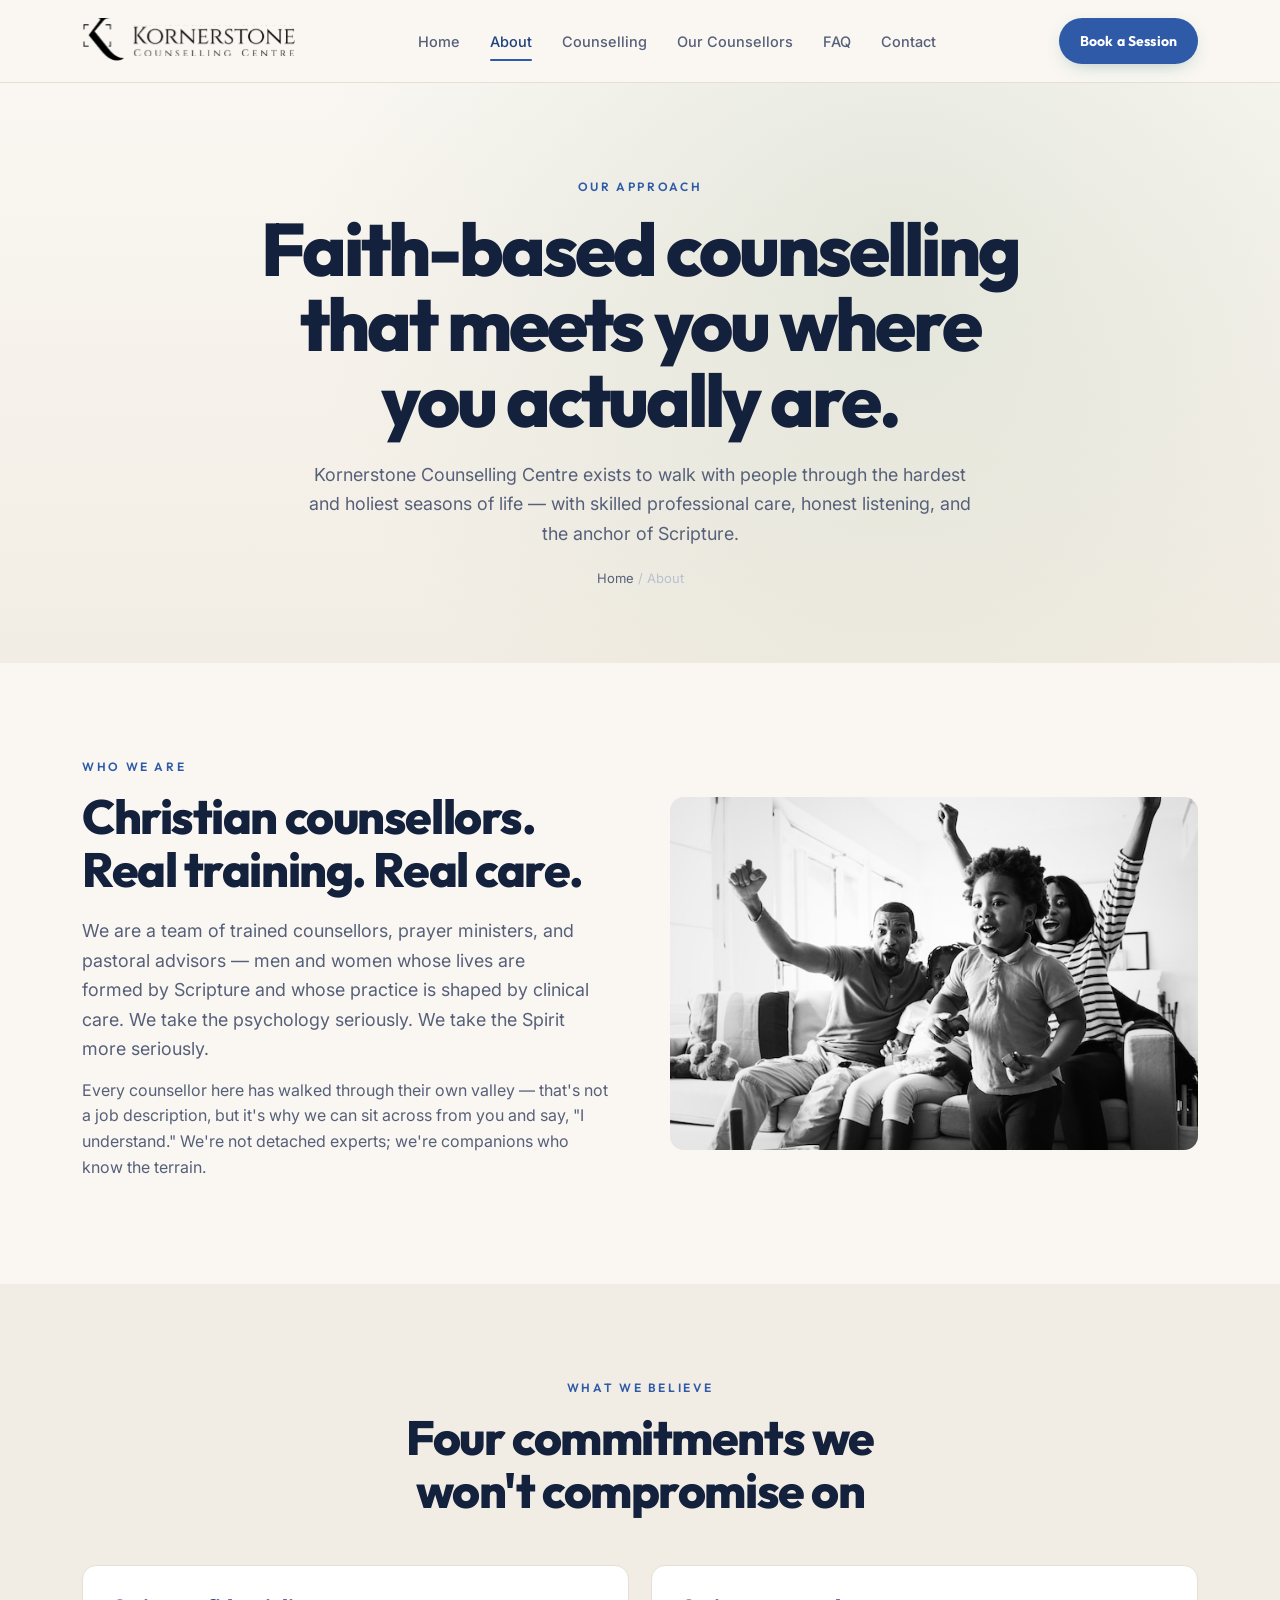
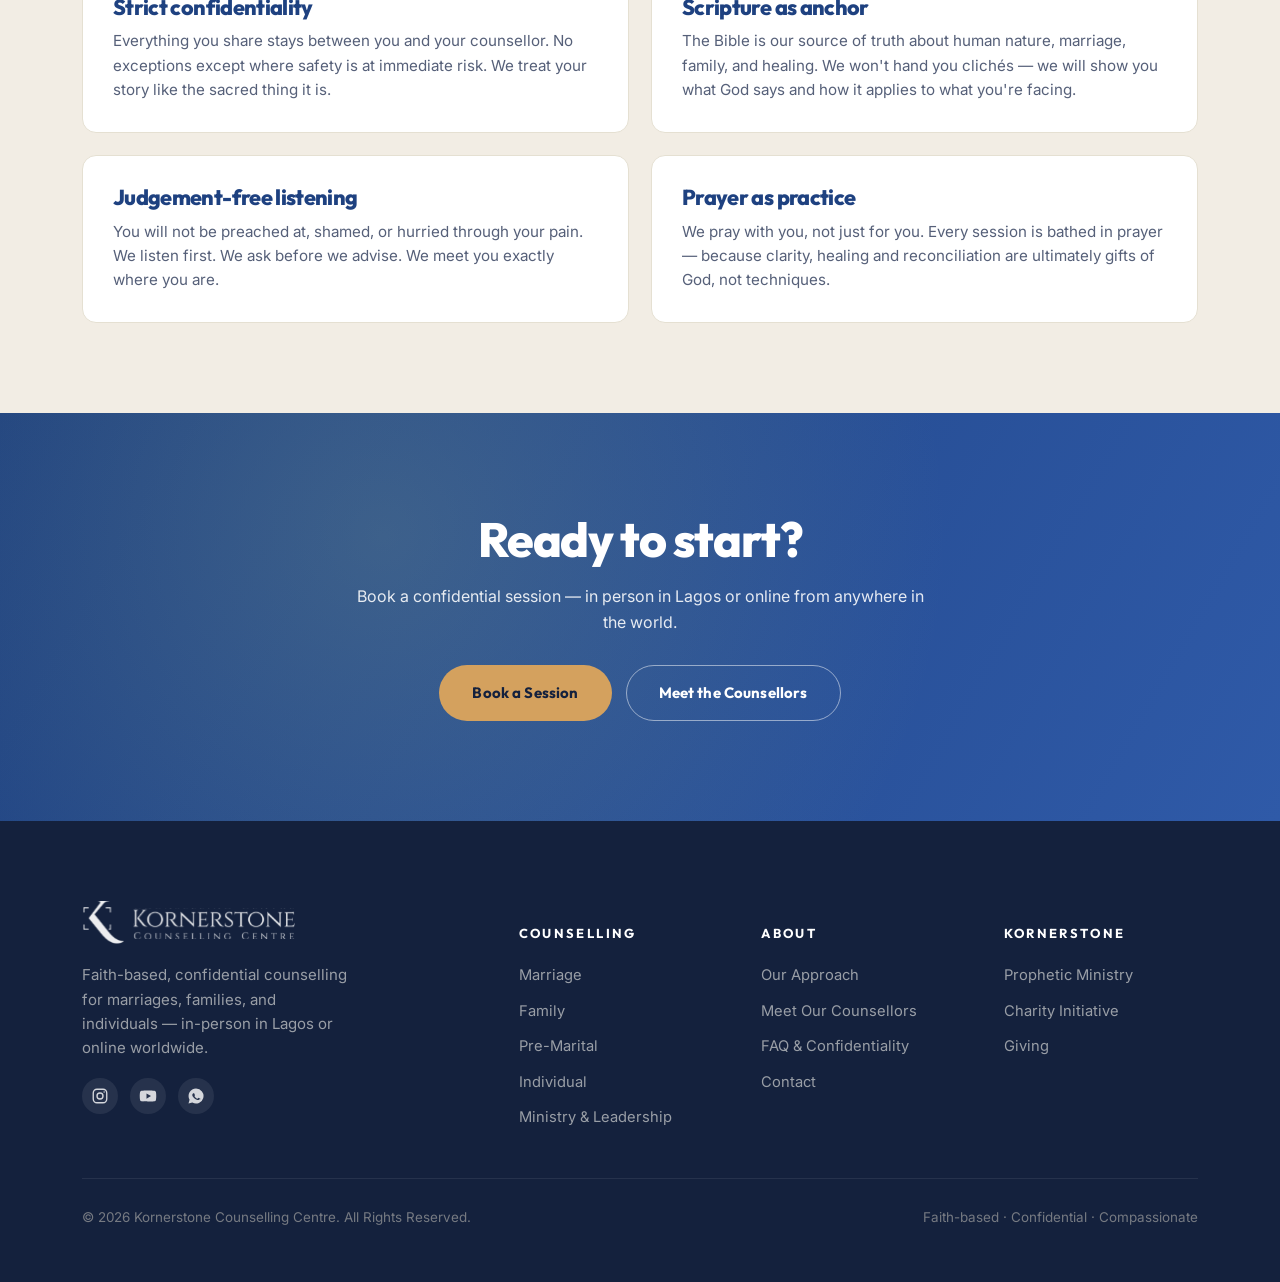
==== commit c2f313ce: "Palette + photography overhaul Palette: switch from teal-based to blue-based sister-brand of the Kor" ====
--- a/about.html
+++ b/about.html
@@ -54,7 +54,6 @@
   <div class="container nav">
     <a href="index.html" class="logo" aria-label="Kornerstone Counselling Centre">
       <img src="assets/logo.svg" alt="Kornerstone" class="logo__lockup" width="270" height="58" />
-      <span class="logo__sub">Counselling Centre</span>
     </a>
     <nav class="nav-links" aria-label="Primary">
       <a href="index.html">Home</a>
@@ -135,7 +134,6 @@
       <div class="footer-brand">
         <a href="index.html" class="logo logo--footer" style="color:#fff;">
           <img src="assets/logo.svg" alt="Kornerstone" class="logo__lockup logo__lockup--invert" width="240" height="52" />
-          <span class="logo__sub" style="color:#999ea6;">Counselling Centre</span>
         </a>
         <p>Faith-based, confidential counselling for marriages, families, and individuals — in-person in Lagos or online worldwide.</p>
         <div class="socials">
--- a/assets/styles.css
+++ b/assets/styles.css
@@ -5,24 +5,26 @@
    ============================================================ */
 
 :root {
-  /* Therapeutic palette */
-  --teal:      #2a6f6a;
-  --teal-d:    #1e544f;
-  --teal-2:    #5c9c97;
-  --teal-50:   #edf5f4;
-  --gold:      #c9a961;
-  --gold-d:    #a58444;
-  --gold-50:   #f9f2e0;
-  --sage:      #8ba888;
-  --sage-50:   #eef2ed;
-  --cream:     #faf7f2;
-  --paper:     #f4efe7;
-  --ink:       #1a1a1c;
-  --text:      #2a2a2e;
-  --muted:     #5c5f66;
-  --muted-d:   #8b8f96;
-  --faint:     #b8bbc2;
-  --line:      #e8e2d6;
+  /* Palette — sister to Kornerstone Prophetic Ministry (blue #235FDF), warmer for counselling.
+     Deep navy replaces the ministry's near-black; a softer trust-blue replaces the sharp electric blue;
+     a warm amber accent adds emotional warmth. Cream/paper backgrounds keep it inviting. */
+  --teal:      #2f5aa8;   /* trust blue — primary accent (var name kept for continuity) */
+  --teal-d:    #1e4180;   /* deep navy blue — headings/hover */
+  --teal-2:    #6b8fc9;   /* sky (matches ministry sky) */
+  --teal-50:   #eaf1fb;   /* light blue wash */
+  --gold:      #d4a15e;   /* warm amber accent */
+  --gold-d:    #a67b3f;
+  --gold-50:   #f8ecd6;
+  --sage:      #7ea3c6;   /* sky-echo — kept for legacy references */
+  --sage-50:   #eaf1fb;
+  --cream:     #faf7f2;   /* warm cream */
+  --paper:     #f2ede4;   /* warm paper */
+  --ink:       #14213d;   /* deep navy — softer than the ministry's near-black */
+  --text:      #2a334a;
+  --muted:     #566079;
+  --muted-d:   #8590a8;
+  --faint:     #b8c0d0;
+  --line:      #e5e0d2;
   --line-d:    #c9c2b3;
 
   --sans:    'Inter', system-ui, sans-serif;
@@ -80,13 +82,10 @@
 .nav { display: flex; align-items: center; justify-content: space-between; gap: 24px; }
 .logo { display: flex; align-items: center; gap: 10px; flex: none; text-decoration: none; }
 .logo__lockup { height: 46px; width: auto; display: block; }
-.logo__sub { font-family: var(--display); font-weight: 600; color: var(--muted); font-size: 11px; letter-spacing: .18em; text-transform: uppercase; border-left: 1px solid var(--line-d); padding-left: 12px; margin-left: 4px; align-self: center; line-height: 1.2; max-width: 8ch; }
-.logo--footer .logo__sub { color: #999ea6; border-left-color: rgba(255,255,255,.15); }
 /* Footer logo needs the light background version — invert the colored raster inside the SVG */
 .logo__lockup--invert { filter: brightness(0) invert(1); opacity: .92; }
 @media (max-width: 600px) {
   .logo__lockup { height: 40px; }
-  .logo__sub { display: none; }
 }
 
 .nav-links { display: flex; align-items: center; gap: 30px; }
@@ -110,6 +109,18 @@
 .hero__actions { display: flex; flex-wrap: wrap; gap: 14px; }
 .hero__reassurance { display: inline-flex; align-items: center; gap: 10px; margin-top: 28px; padding: 10px 18px; background: rgba(255,255,255,.7); border: 1px solid var(--line); border-radius: 999px; font-size: 13.5px; color: var(--muted); }
 .hero__reassurance .dot { width: 8px; height: 8px; border-radius: 50%; background: var(--sage); }
+
+
+/* Hero split — copy on left, portrait image on right */
+.hero--split { padding: 90px 0 100px; }
+.hero--split .hero__grid { display: grid; grid-template-columns: minmax(0, 1.05fr) minmax(0, 1fr); gap: 60px; align-items: center; }
+.hero--split .hero__media { border-radius: 22px; overflow: hidden; box-shadow: 0 30px 60px -30px rgba(20, 33, 61, .35); position: relative; aspect-ratio: 4/5; }
+.hero--split .hero__media::after { content: ''; position: absolute; inset: 0; background: linear-gradient(180deg, transparent 55%, rgba(20,33,61,.18) 100%); }
+.hero--split .hero__media img { width: 100%; height: 100%; object-fit: cover; }
+@media (max-width: 900px) {
+  .hero--split .hero__grid { grid-template-columns: 1fr; gap: 40px; }
+  .hero--split .hero__media { aspect-ratio: 16/11; }
+}
 
 /* Section basics */
 .section { padding: 90px 0; position: relative; }
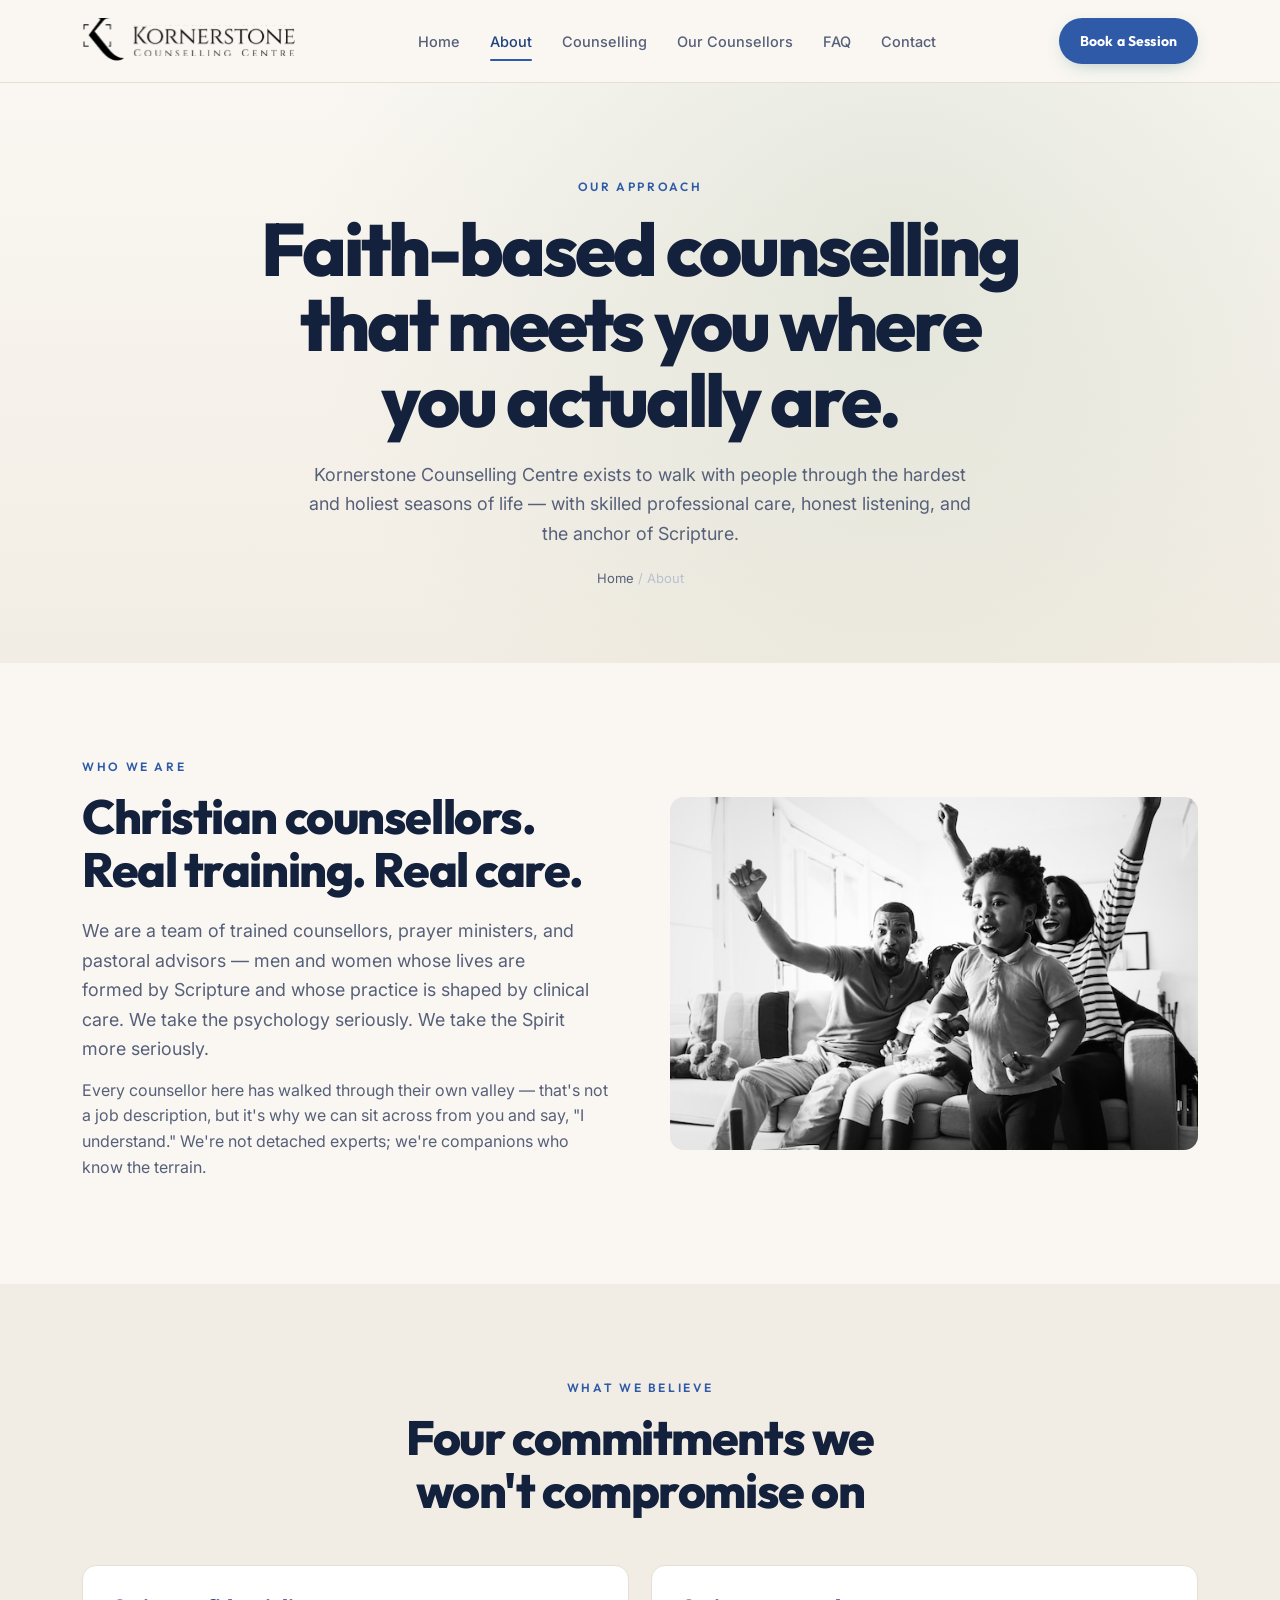
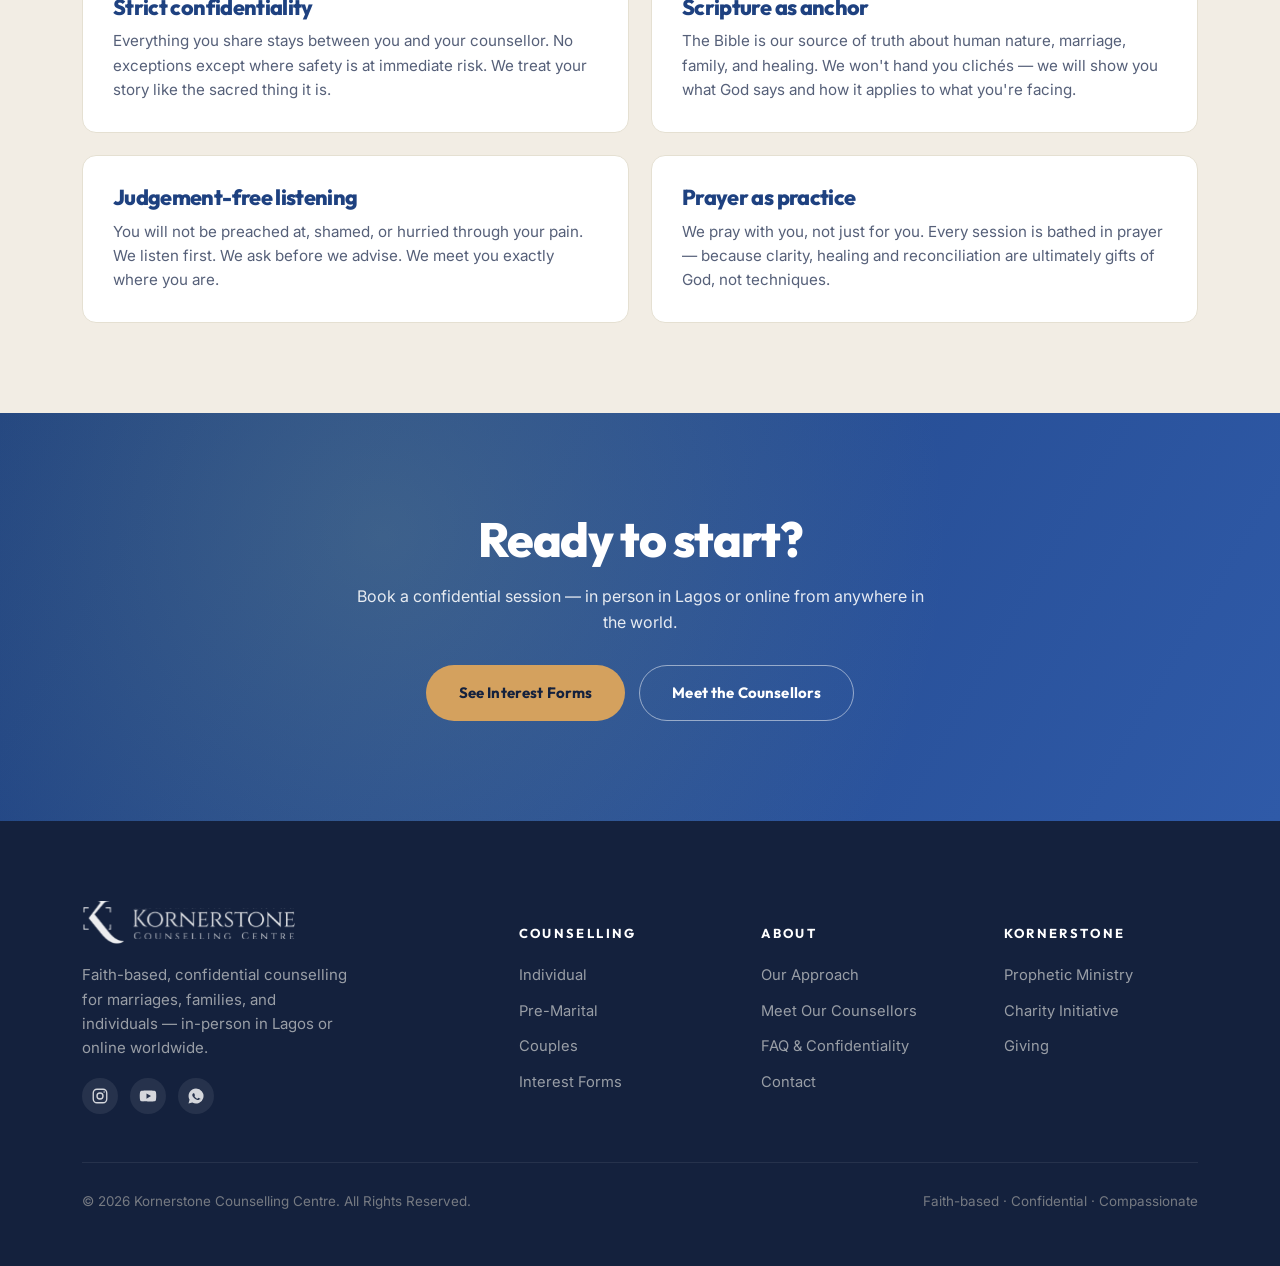
==== commit db83a302: "Restructure: 3 pathways + Google Form intake replaces Calendly Content shift per new counselling mod" ====
--- a/about.html
+++ b/about.html
@@ -123,7 +123,7 @@
     <h2 class="h-lg">Ready to start?</h2>
     <p>Book a confidential session — in person in Lagos or online from anywhere in the world.</p>
     <div class="hero__actions">
-      <a href="book.html" class="btn btn--gold">Book a Session</a>
+      <a href="book.html" class="btn btn--gold">See Interest Forms</a>
       <a href="counsellors.html" class="btn btn--outline-light">Meet the Counsellors</a>
     </div>
   </div>
@@ -145,11 +145,10 @@
       <div class="footer">
         <h5>Counselling</h5>
         <ul class="footer-links">
-          <li><a href="counselling.html#marriage">Marriage</a></li>
-          <li><a href="counselling.html#family">Family</a></li>
+          <li><a href="counselling.html#individual">Individual</a></li>
           <li><a href="counselling.html#premarital">Pre-Marital</a></li>
-          <li><a href="counselling.html#individual">Individual</a></li>
-          <li><a href="counselling.html#leadership">Ministry & Leadership</a></li>
+          <li><a href="counselling.html#couples">Couples</a></li>
+          <li><a href="book.html">Interest Forms</a></li>
         </ul>
       </div>
       <div class="footer">
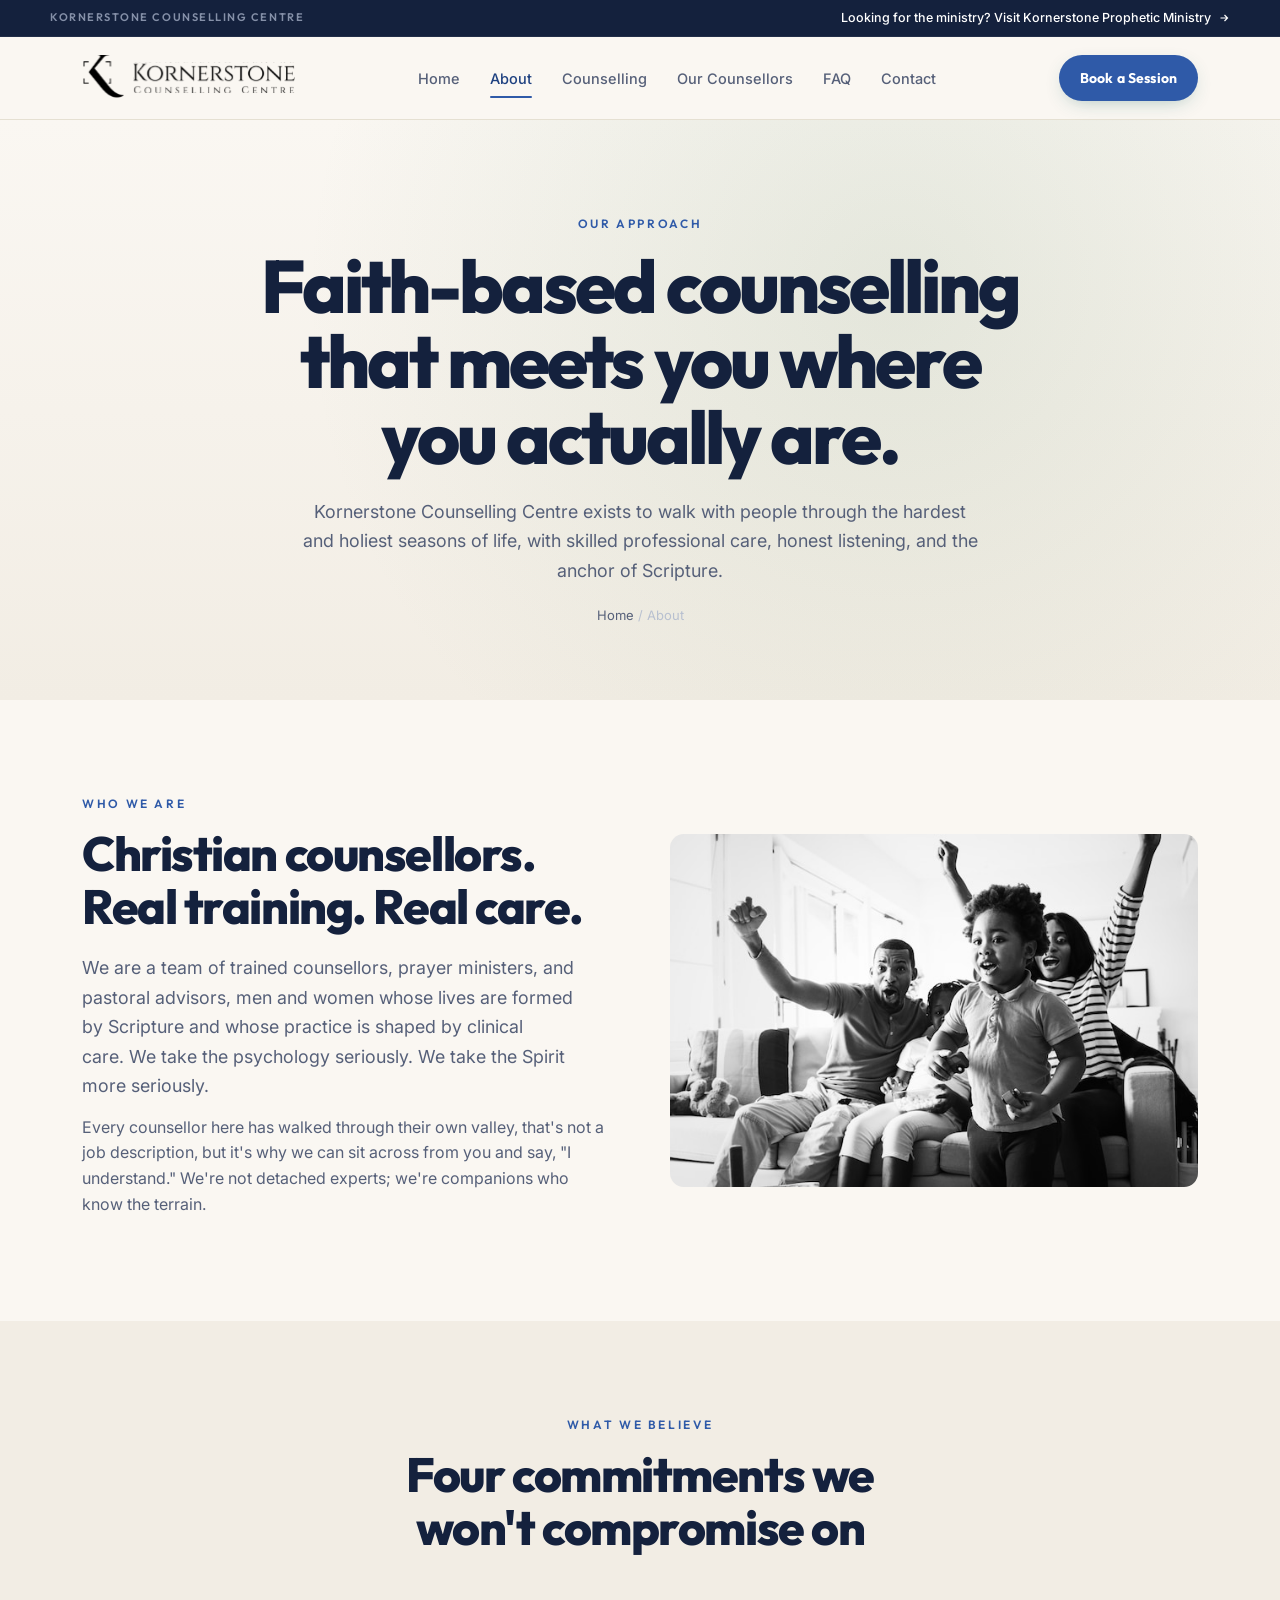
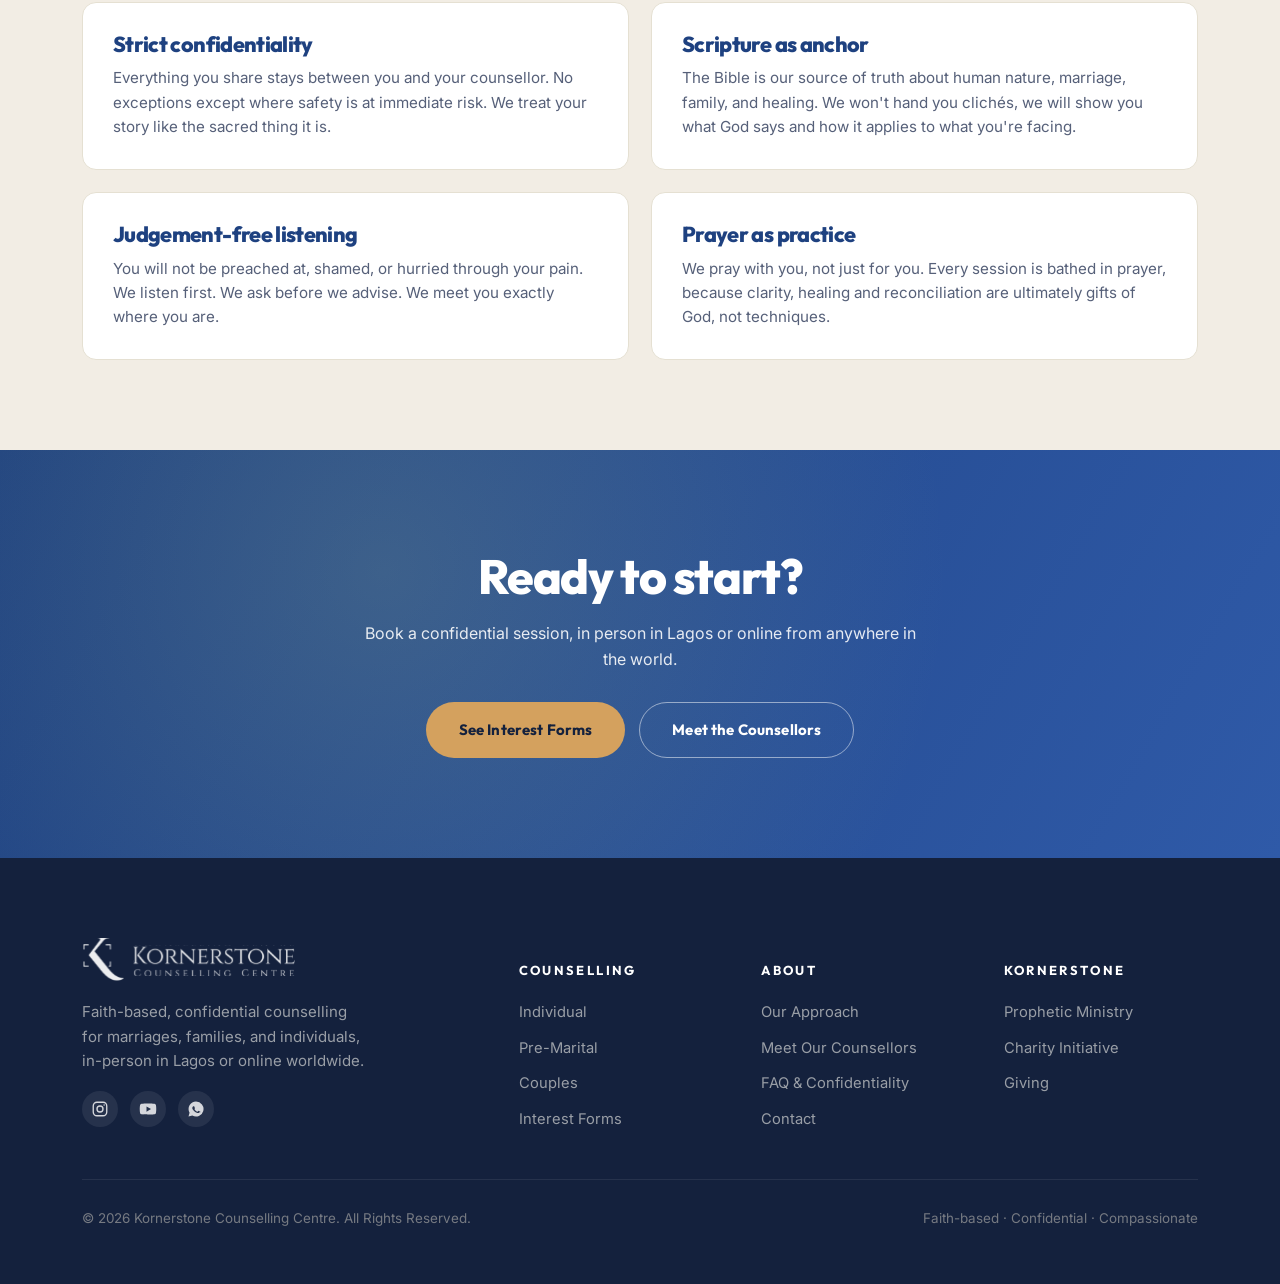
==== commit 488863c8: "Site update: sister-bar + strip em dashes * Sister-bar: thin top strip above header on every page li" ====
--- a/about.html
+++ b/about.html
@@ -3,7 +3,7 @@
 <head>
 <meta charset="UTF-8" />
 <meta name="viewport" content="width=device-width, initial-scale=1.0" />
-<title>About — Kornerstone Counselling Centre</title>
+<title>About, Kornerstone Counselling Centre</title>
 <meta name="description" content="Faith-based Christian counselling rooted in Scripture, guided by the Spirit, and grounded in real-world professional care. Meet our approach and commitments." />
 <link rel="preconnect" href="https://fonts.googleapis.com" />
 <link rel="preconnect" href="https://fonts.gstatic.com" crossorigin />
@@ -15,13 +15,13 @@
 <link rel="apple-touch-icon" href="assets/favicon.png" />
 <meta property="og:type" content="website" />
 <meta property="og:site_name" content="Kornerstone Counselling Centre" />
-<meta property="og:title" content="About — Kornerstone Counselling Centre" />
+<meta property="og:title" content="About, Kornerstone Counselling Centre" />
 <meta property="og:description" content="Faith-based Christian counselling rooted in Scripture, guided by the Spirit, and grounded in real-world professional care. Meet our approach and commitments." />
 <meta property="og:url" content="https://kstonecc.org/about.html" />
 <meta property="og:image" content="https://kstonecc.org/assets/photography/og.jpg" />
 <meta name="twitter:image" content="https://kstonecc.org/assets/photography/og.jpg" />
 <meta name="twitter:card" content="summary_large_image" />
-<meta name="twitter:title" content="About — Kornerstone Counselling Centre" />
+<meta name="twitter:title" content="About, Kornerstone Counselling Centre" />
 <meta name="twitter:description" content="Faith-based Christian counselling rooted in Scripture, guided by the Spirit, and grounded in real-world professional care. Meet our approach and commitments." />
 <link rel="canonical" href="https://kstonecc.org/about.html" />
 <script type="application/ld+json">
@@ -29,7 +29,7 @@
   "@context": "https://schema.org",
   "@type": "ProfessionalService",
   "name": "Kornerstone Counselling Centre",
-  "description": "Faith-based Christian counselling for marriages, families, and individuals — in-person in Lagos or online worldwide.",
+  "description": "Faith-based Christian counselling for marriages, families, and individuals, in-person in Lagos or online worldwide.",
   "url": "https://kstonecc.org",
   "logo": "https://kstonecc.org/assets/favicon.png",
   "image": "https://kstonecc.org/assets/photography/og.jpg",
@@ -50,6 +50,7 @@
 </script>
 </head>
 <body>
+<div class="sister-bar"><div class="container sister-bar__inner"><span class="sister-bar__who">Kornerstone Counselling Centre</span><a class="sister-bar__link" href="https://kstonepm.org" target="_blank" rel="noopener">Looking for the ministry? Visit Kornerstone Prophetic Ministry <svg width="12" height="12" viewBox="0 0 24 24" fill="none" stroke="currentColor" stroke-width="2.4" aria-hidden="true" style="vertical-align:-1px;margin-left:3px;"><path d="M5 12h14M13 6l6 6-6 6"/></svg></a></div></div>
 <header class="site-header">
   <div class="container nav">
     <a href="index.html" class="logo" aria-label="Kornerstone Counselling Centre">
@@ -74,7 +75,7 @@
   <div class="container">
     <span class="eyebrow reveal">Our approach</span>
     <h1 class="h-xl reveal" data-delay="1">Faith-based counselling that meets you where you actually are.</h1>
-    <p class="lead center reveal" data-delay="2" style="margin:22px auto 0;">Kornerstone Counselling Centre exists to walk with people through the hardest and holiest seasons of life — with skilled professional care, honest listening, and the anchor of Scripture.</p>
+    <p class="lead center reveal" data-delay="2" style="margin:22px auto 0;">Kornerstone Counselling Centre exists to walk with people through the hardest and holiest seasons of life, with skilled professional care, honest listening, and the anchor of Scripture.</p>
     <p class="crumb reveal" data-delay="2"><a href="index.html">Home</a> / About</p>
   </div>
 </section>
@@ -84,8 +85,8 @@
     <div class="feature__body reveal">
       <span class="eyebrow">Who we are</span>
       <h2 class="h-lg">Christian counsellors. Real training. Real care.</h2>
-      <p class="lead">We are a team of trained counsellors, prayer ministers, and pastoral advisors — men and women whose lives are formed by Scripture and whose practice is shaped by clinical care. We take the psychology seriously. We take the Spirit more seriously.</p>
-      <p class="muted" style="margin-top:14px;">Every counsellor here has walked through their own valley — that's not a job description, but it's why we can sit across from you and say, "I understand." We're not detached experts; we're companions who know the terrain.</p>
+      <p class="lead">We are a team of trained counsellors, prayer ministers, and pastoral advisors, men and women whose lives are formed by Scripture and whose practice is shaped by clinical care. We take the psychology seriously. We take the Spirit more seriously.</p>
+      <p class="muted" style="margin-top:14px;">Every counsellor here has walked through their own valley, that's not a job description, but it's why we can sit across from you and say, "I understand." We're not detached experts; we're companions who know the terrain.</p>
     </div>
     <div class="feature__media reveal" data-delay="1"><img src="assets/photography/about.jpg" alt="Kornerstone counselling team" loading="lazy" /></div>
   </div>
@@ -104,7 +105,7 @@
       </div>
       <div class="approach-card reveal" data-delay="1">
         <h3>Scripture as anchor</h3>
-        <p>The Bible is our source of truth about human nature, marriage, family, and healing. We won't hand you clichés — we will show you what God says and how it applies to what you're facing.</p>
+        <p>The Bible is our source of truth about human nature, marriage, family, and healing. We won't hand you clichés, we will show you what God says and how it applies to what you're facing.</p>
       </div>
       <div class="approach-card reveal">
         <h3>Judgement-free listening</h3>
@@ -112,7 +113,7 @@
       </div>
       <div class="approach-card reveal" data-delay="1">
         <h3>Prayer as practice</h3>
-        <p>We pray with you, not just for you. Every session is bathed in prayer — because clarity, healing and reconciliation are ultimately gifts of God, not techniques.</p>
+        <p>We pray with you, not just for you. Every session is bathed in prayer, because clarity, healing and reconciliation are ultimately gifts of God, not techniques.</p>
       </div>
     </div>
   </div>
@@ -121,7 +122,7 @@
 <section class="cta-band">
   <div class="container">
     <h2 class="h-lg">Ready to start?</h2>
-    <p>Book a confidential session — in person in Lagos or online from anywhere in the world.</p>
+    <p>Book a confidential session, in person in Lagos or online from anywhere in the world.</p>
     <div class="hero__actions">
       <a href="book.html" class="btn btn--gold">See Interest Forms</a>
       <a href="counsellors.html" class="btn btn--outline-light">Meet the Counsellors</a>
@@ -135,7 +136,7 @@
         <a href="index.html" class="logo logo--footer" style="color:#fff;">
           <img src="assets/logo.svg" alt="Kornerstone" class="logo__lockup logo__lockup--invert" width="240" height="52" />
         </a>
-        <p>Faith-based, confidential counselling for marriages, families, and individuals — in-person in Lagos or online worldwide.</p>
+        <p>Faith-based, confidential counselling for marriages, families, and individuals, in-person in Lagos or online worldwide.</p>
         <div class="socials">
           <a href="https://instagram.com/kstone_pm" target="_blank" rel="noopener" aria-label="Instagram"><svg width="18" height="18" viewBox="0 0 24 24" fill="none" stroke="currentColor" stroke-width="1.8"><rect x="3" y="3" width="18" height="18" rx="5"/><circle cx="12" cy="12" r="4"/><circle cx="17.5" cy="6.5" r="1" fill="currentColor" stroke="none"/></svg></a>
           <a href="https://youtube.com/kstonecc" target="_blank" rel="noopener" aria-label="YouTube"><svg width="18" height="18" viewBox="0 0 24 24" fill="currentColor"><path d="M23 12s0-3.5-.45-5.2a2.6 2.6 0 0 0-1.8-1.85C18.95 4.5 12 4.5 12 4.5s-6.95 0-8.75.45A2.6 2.6 0 0 0 1.45 6.8C1 8.5 1 12 1 12s0 3.5.45 5.2a2.6 2.6 0 0 0 1.8 1.85c1.8.45 8.75.45 8.75.45s6.95 0 8.75-.45a2.6 2.6 0 0 0 1.8-1.85C23 15.5 23 12 23 12ZM10 15.5v-7l6 3.5Z"/></svg></a>
--- a/assets/styles.css
+++ b/assets/styles.css
@@ -261,3 +261,15 @@
   .hero__actions .btn { width: 100%; }
   .container { padding-inline: 22px; }
 }
+
+
+/* Sister-site bar (above header), counselling palette variant */
+.sister-bar { background: var(--ink); color: #cfd4df; font-size: 12.5px; border-bottom: 1px solid rgba(255,255,255,.06); }
+.sister-bar__inner { display: flex; align-items: center; justify-content: space-between; padding: 8px 0; gap: 20px; flex-wrap: wrap; }
+.sister-bar__who { font-family: var(--display); font-weight: 600; letter-spacing: .14em; text-transform: uppercase; font-size: 11px; color: var(--muted-d); }
+.sister-bar__link { color: #fff; font-weight: 500; text-decoration: none; display: inline-flex; align-items: center; gap: 4px; }
+.sister-bar__link:hover { color: var(--gold); }
+@media (max-width: 560px) {
+  .sister-bar__who { display: none; }
+  .sister-bar__inner { justify-content: center; }
+}
